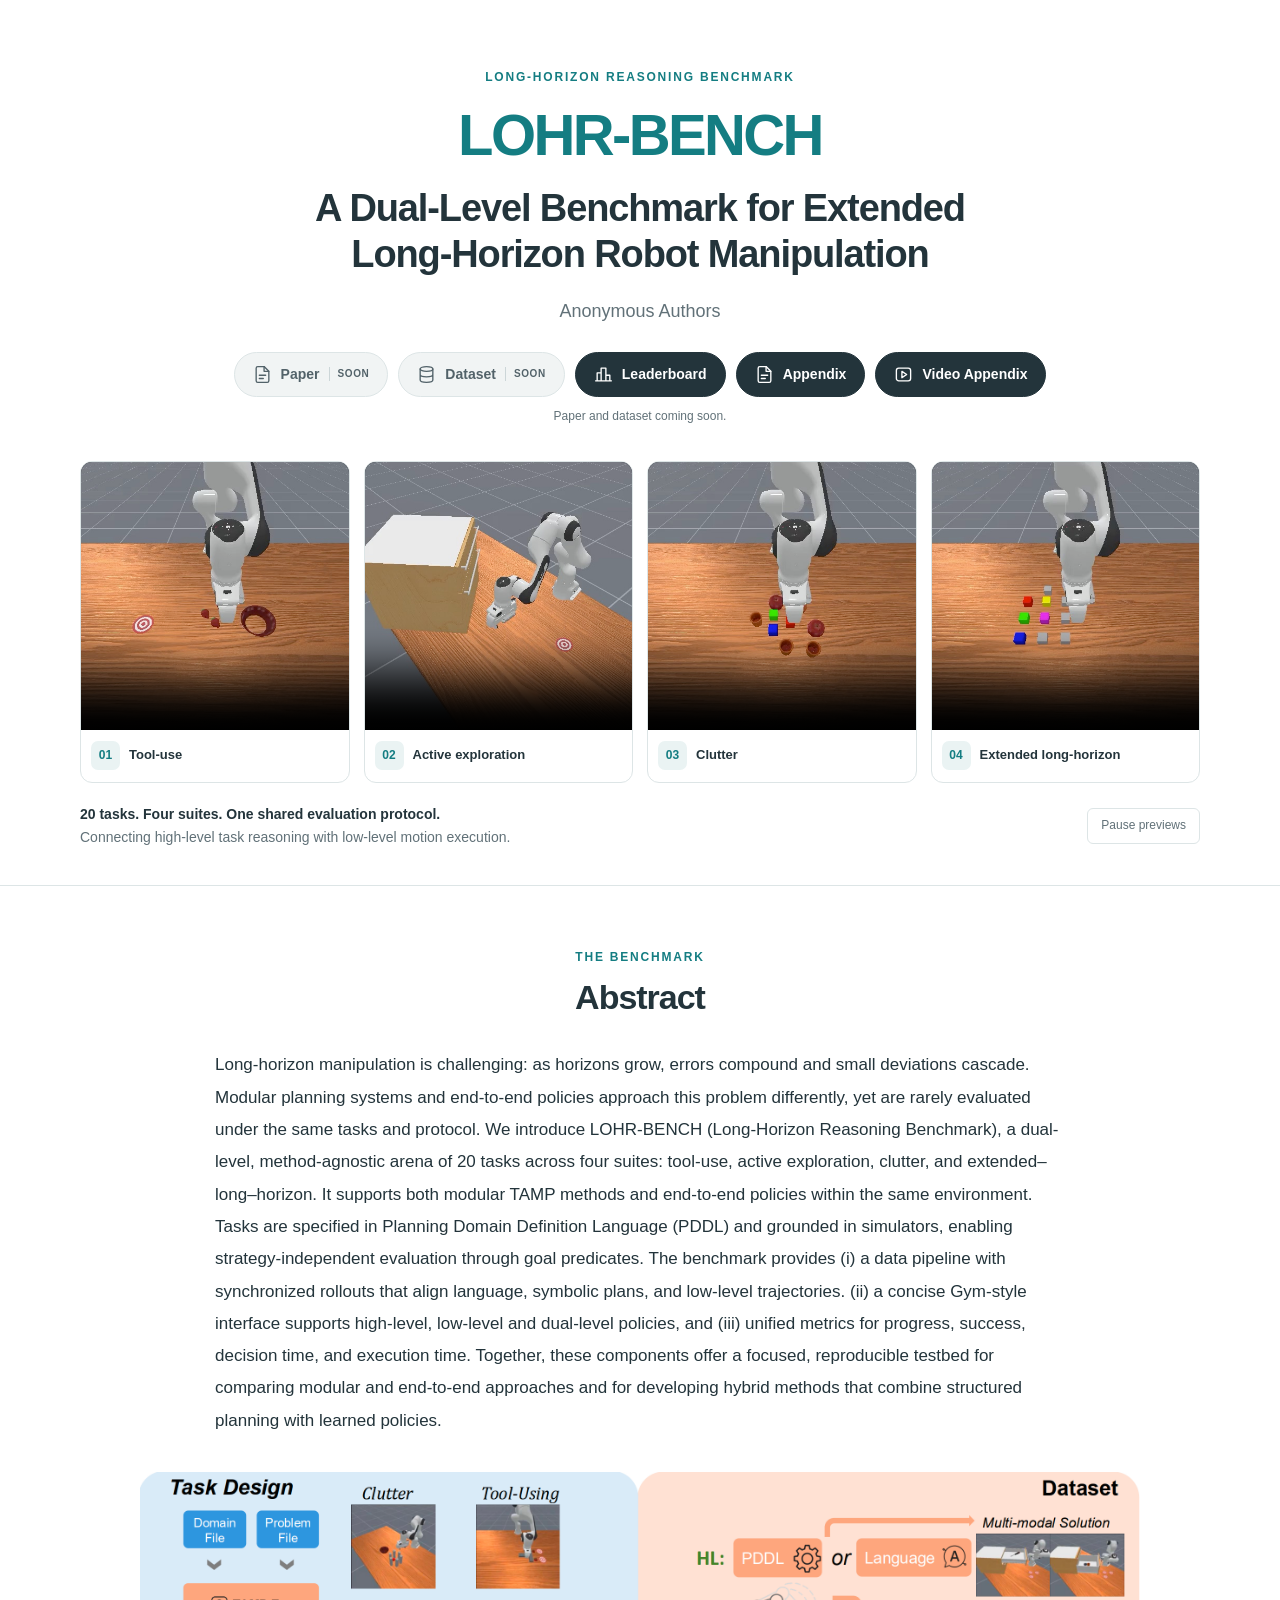
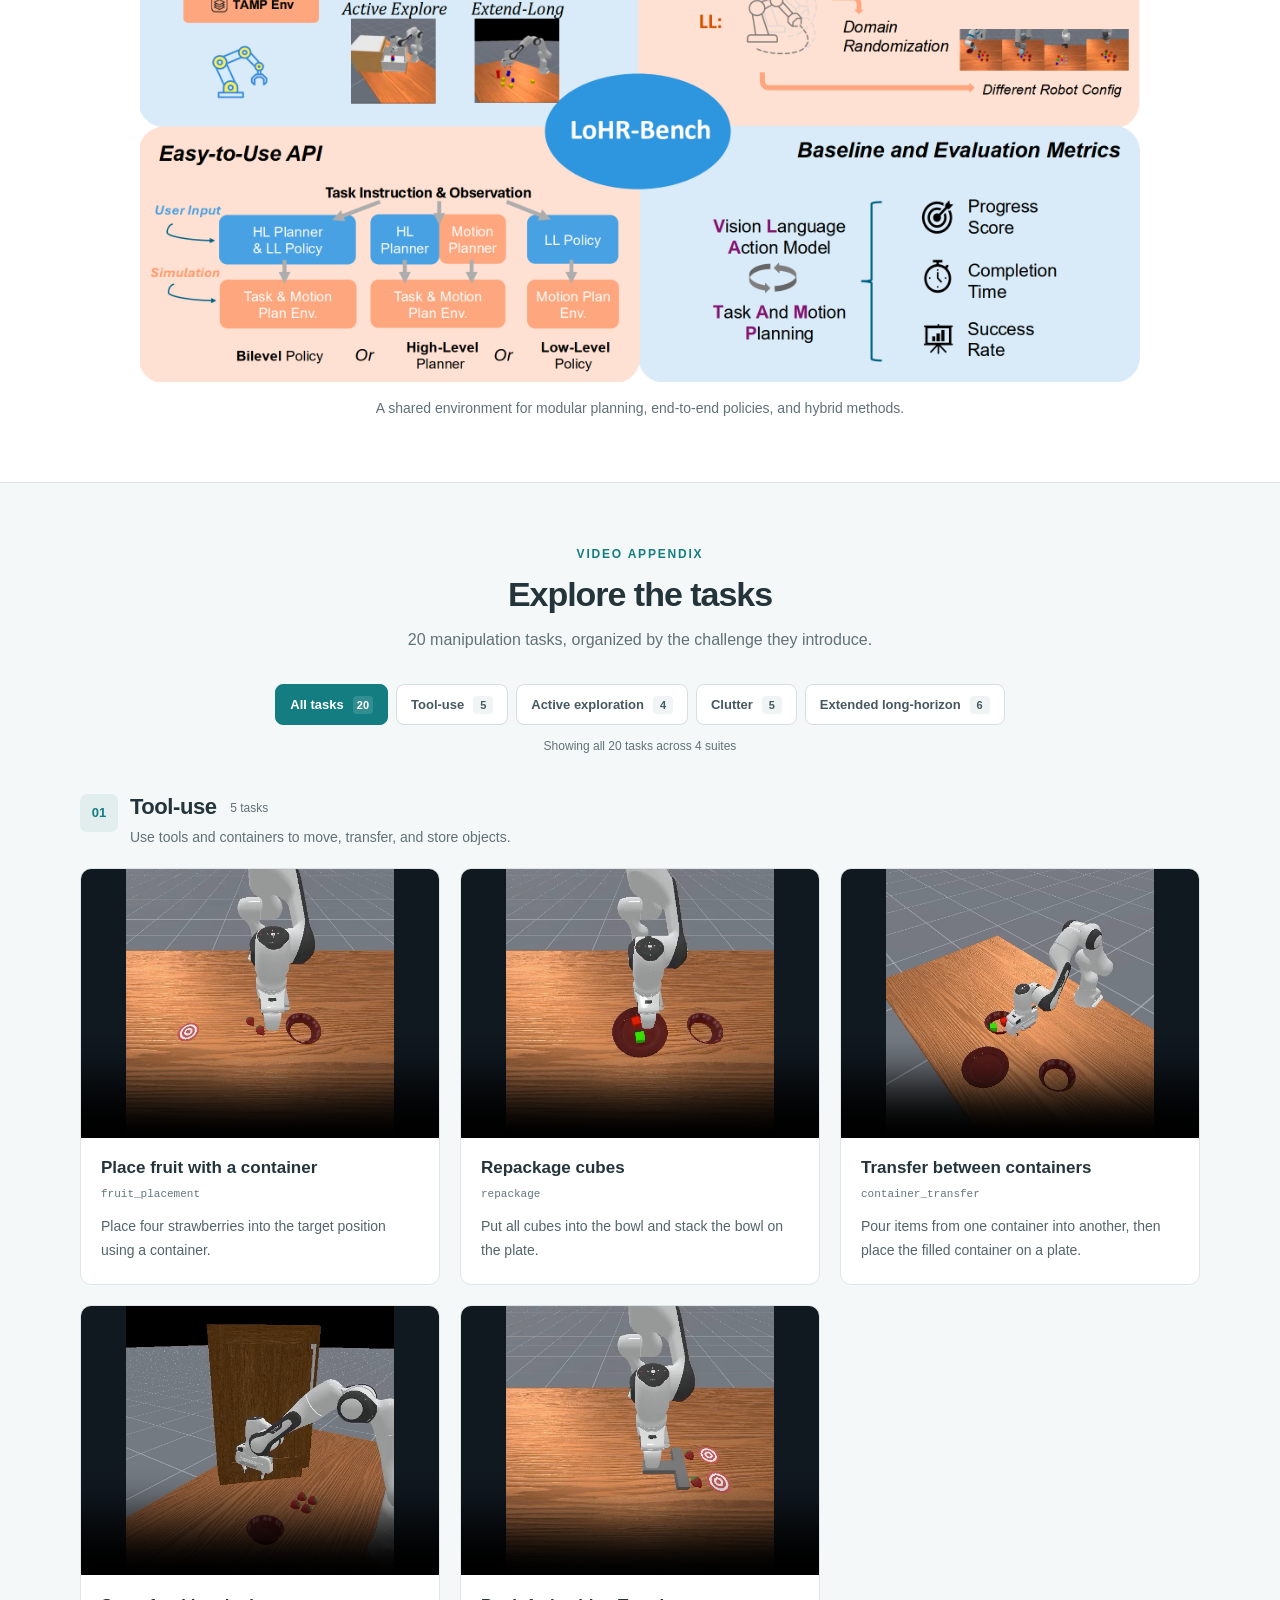
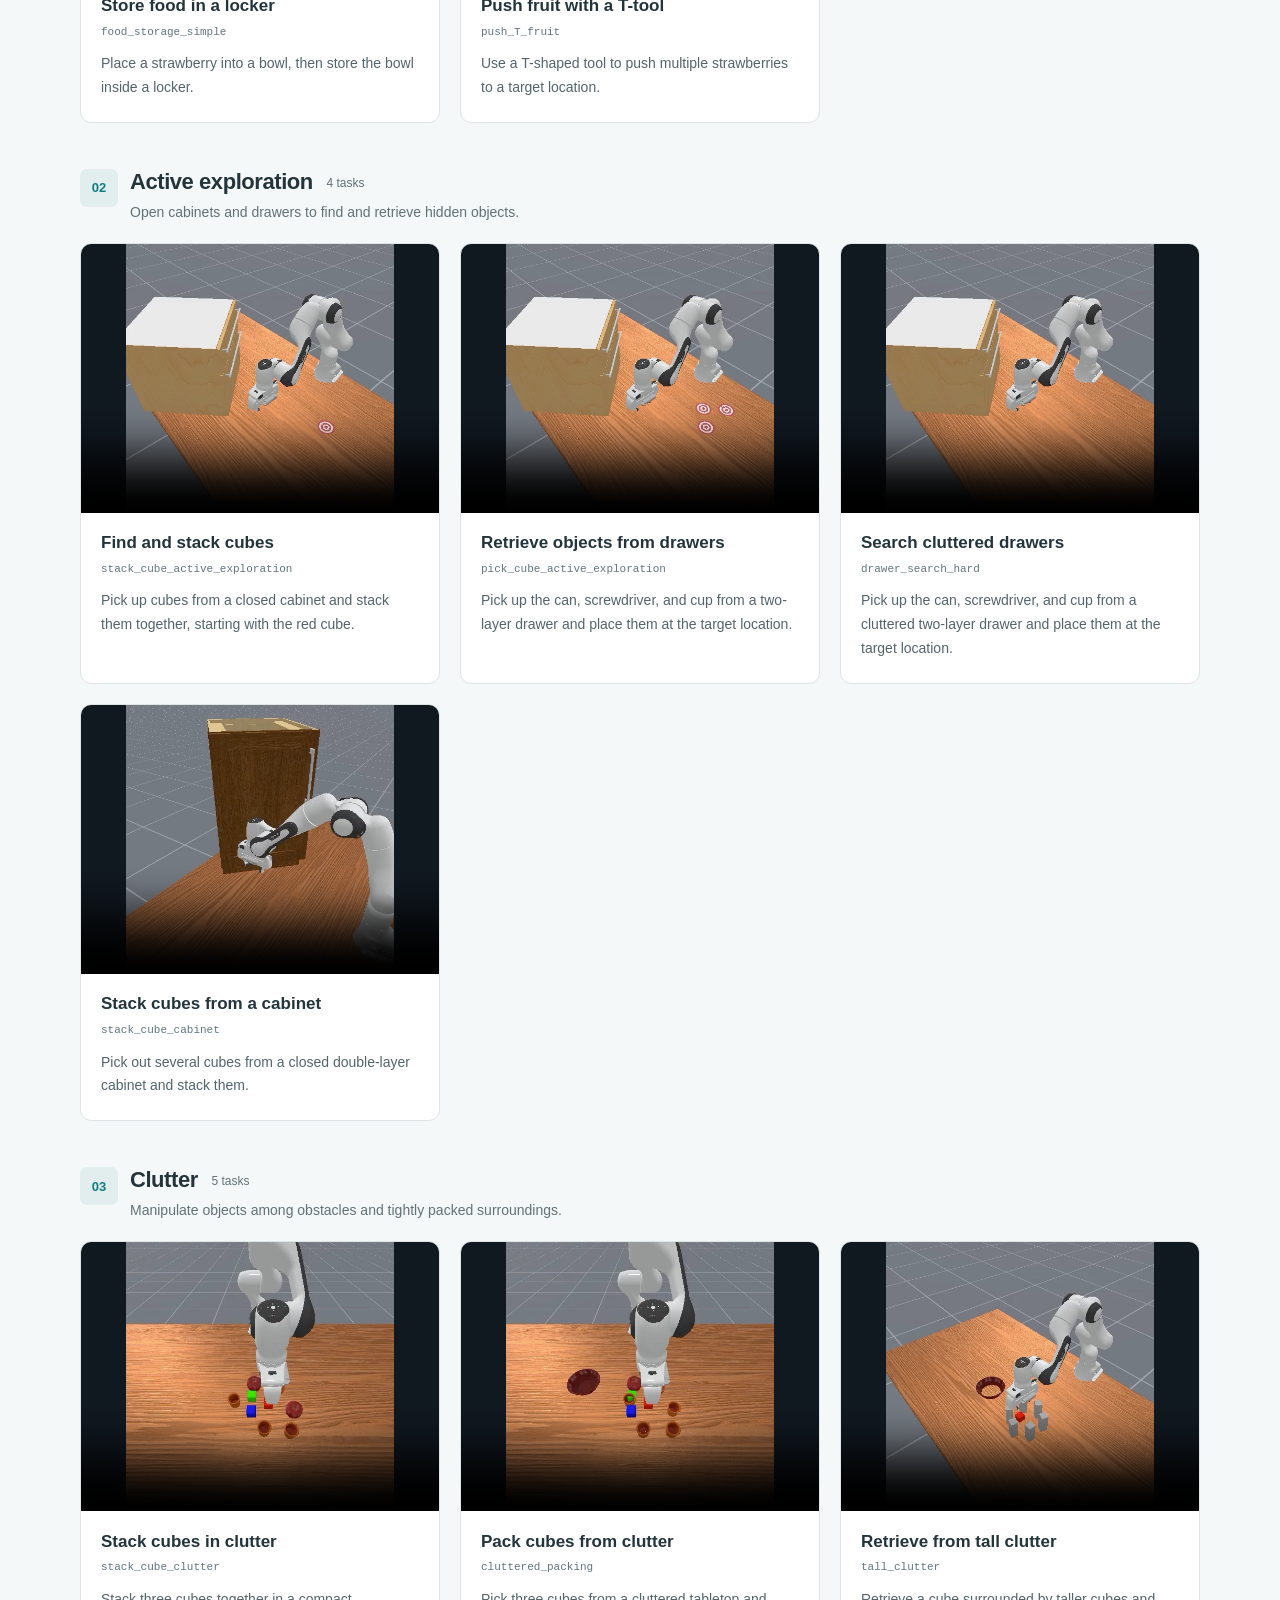
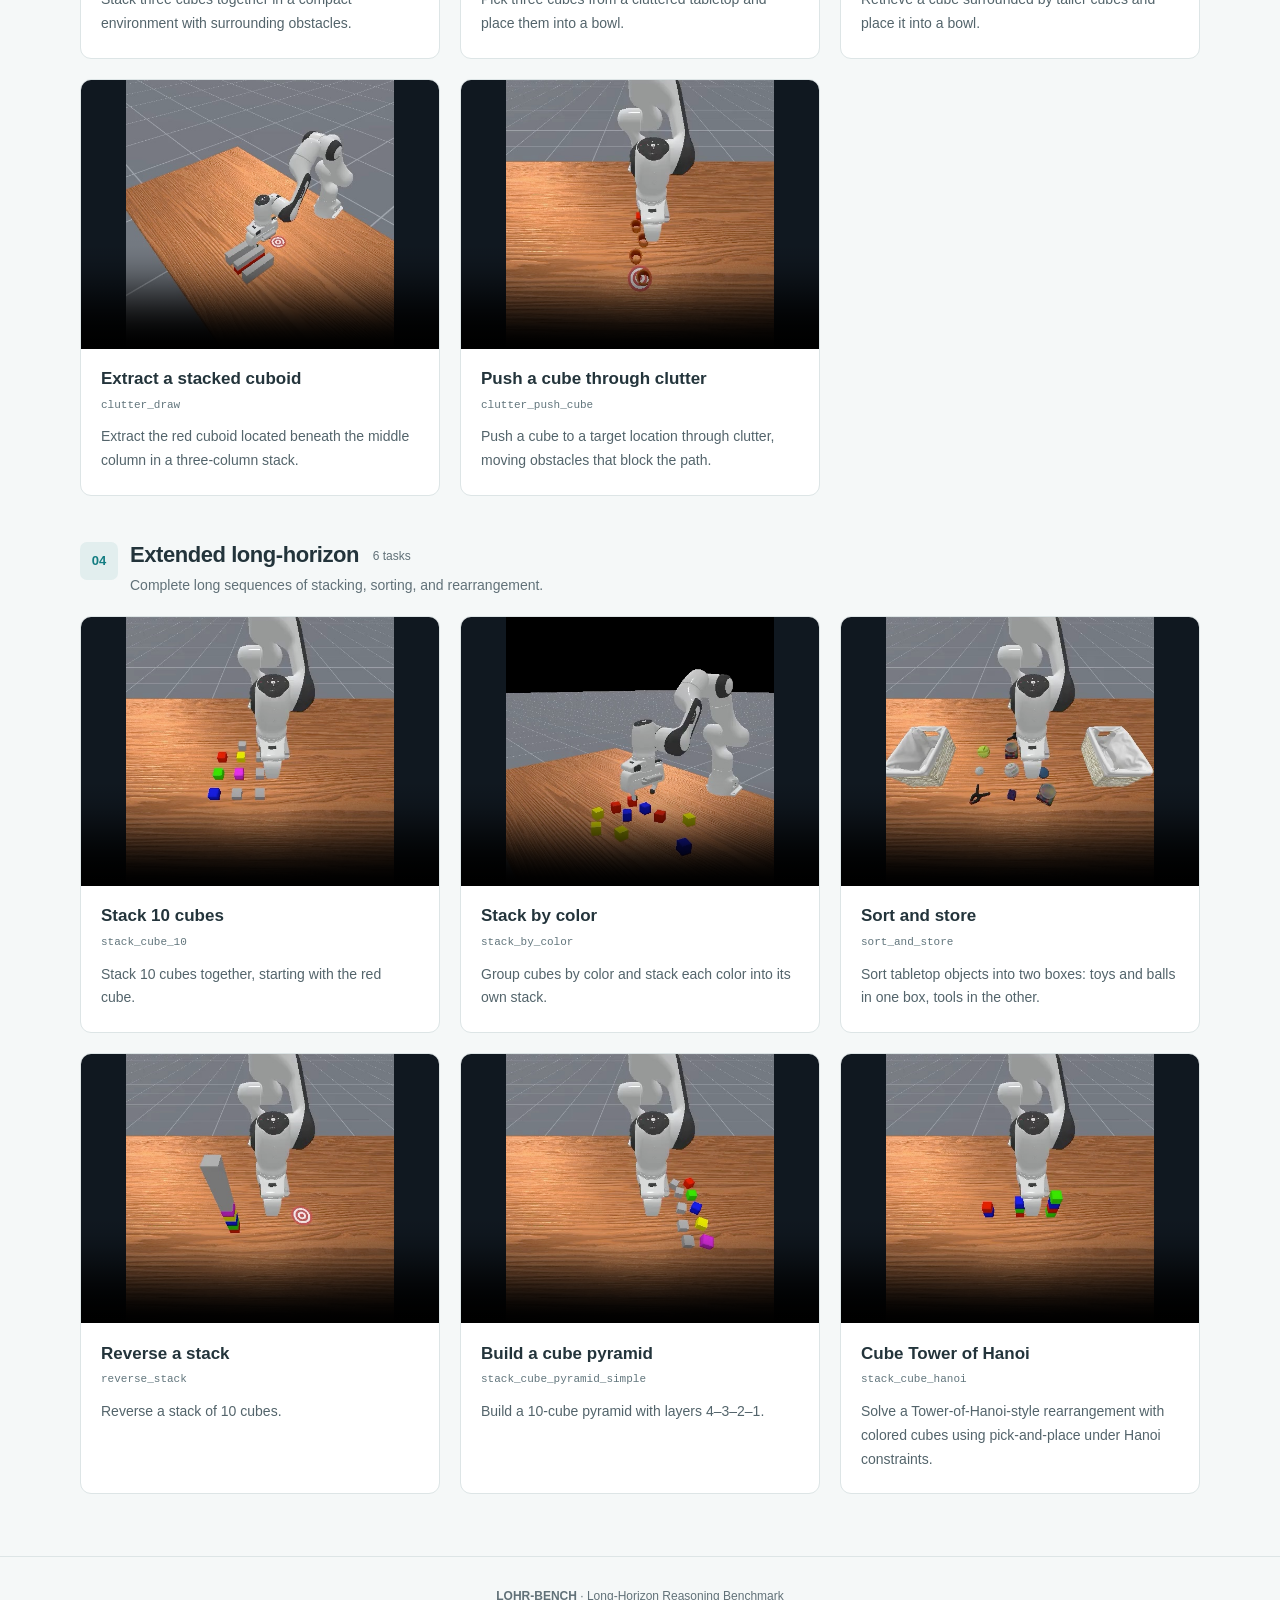
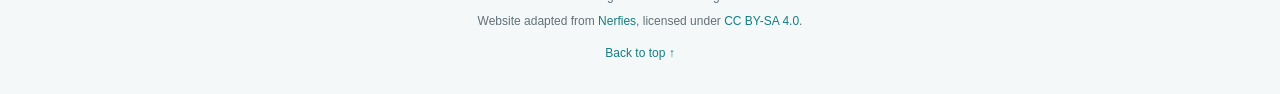
==== index.html @ 237b1c17 "Add files via upload" ====
<!DOCTYPE html>
<html lang="en">
<head>
  <meta charset="utf-8">
  <meta name="description" content="LOHR-BENCH: a dual-level, method-agnostic benchmark of 20 long-horizon robot manipulation tasks across four suites.">
  <meta name="keywords" content="LOHR-BENCH, robot manipulation, long-horizon reasoning, TAMP, robot learning, benchmark">
  <meta name="viewport" content="width=device-width, initial-scale=1">
  <meta name="theme-color" content="#147d82">
  <title>LOHR-BENCH: A Dual-Level Benchmark for Extended Long-Horizon Robot Manipulation</title>
  <link rel="stylesheet" href="./static/css/index.css">
  <script defer src="./static/js/index.js"></script>
</head>
<body>
<a class="skip-link" href="#main">Skip to content</a>
<header class="publication-header" id="top">
  <div class="container">
    <p class="eyebrow">Long-Horizon Reasoning Benchmark</p>
    <h1><span class="benchmark-name">LOHR-BENCH</span><span class="publication-title">A Dual-Level Benchmark for Extended<br class="desktop-break"> Long-Horizon Robot Manipulation</span></h1>
    <p class="publication-authors">Anonymous Authors</p>
    <nav class="publication-links" aria-label="Publication resources">
      <!-- Replace these disabled buttons with links when the paper and dataset URLs are available. -->
      <button class="resource-button" type="button" disabled aria-describedby="resource-status"><svg width="19" height="19" viewBox="0 0 24 24" fill="none" stroke="currentColor" stroke-width="1.7" stroke-linecap="round" stroke-linejoin="round" aria-hidden="true"><path d="M14 2H6a2 2 0 0 0-2 2v16a2 2 0 0 0 2 2h12a2 2 0 0 0 2-2V8Z"/><path d="M14 2v6h6M8 13h8M8 17h5"/></svg><span>Paper</span><span class="coming-soon">Soon</span></button>
      <button class="resource-button" type="button" disabled aria-describedby="resource-status"><svg width="19" height="19" viewBox="0 0 24 24" fill="none" stroke="currentColor" stroke-width="1.7" stroke-linecap="round" stroke-linejoin="round" aria-hidden="true"><ellipse cx="12" cy="5" rx="8" ry="3"/><path d="M4 5v14c0 4 16 4 16 0V5M4 12c0 4 16 4 16 0"/></svg><span>Dataset</span><span class="coming-soon">Soon</span></button>
      <a class="resource-button" href="./leaderboard.html"><svg width="19" height="19" viewBox="0 0 24 24" fill="none" stroke="currentColor" stroke-width="1.7" stroke-linecap="round" stroke-linejoin="round" aria-hidden="true"><path d="M4 20V10h5v10M9 20V4h6v16M15 20v-7h5v7M2 20h20"/></svg><span>Leaderboard</span></a>
      <a class="resource-button" href="./static/pdf/LoHR_Supplementary.pdf" target="_blank" rel="noopener" aria-label="Appendix PDF (opens in a new tab)"><svg width="19" height="19" viewBox="0 0 24 24" fill="none" stroke="currentColor" stroke-width="1.7" stroke-linecap="round" stroke-linejoin="round" aria-hidden="true"><path d="M14 2H6a2 2 0 0 0-2 2v16a2 2 0 0 0 2 2h12a2 2 0 0 0 2-2V8Z"/><path d="M14 2v6h6M8 13h8M8 17h5"/></svg><span>Appendix</span></a>
      <a class="resource-button" href="#video-appendix"><svg width="19" height="19" viewBox="0 0 24 24" fill="none" stroke="currentColor" stroke-width="1.7" stroke-linecap="round" stroke-linejoin="round" aria-hidden="true"><rect x="3" y="4" width="18" height="16" rx="3"/><path d="m10 8 6 4-6 4Z"/></svg><span>Video Appendix</span></a>
    </nav>
    <p class="resource-status" id="resource-status">Paper and dataset coming soon.</p>
  </div>
</header>
<main id="main">
  <section class="overview container" aria-label="Four benchmark suites">
    <div class="overview-grid"><figure class="suite-preview">
        <video class="overview-video" controls muted loop playsinline preload="metadata" aria-label="Place fruit with a container demonstration" poster="./static/images/task-previews/fruit_placement.jpg">
          <source src="./static/videos/fruit_placement.mp4" type="video/mp4">
        </video>
        <figcaption><span class="suite-number">01</span>Tool-use</figcaption>
      </figure><figure class="suite-preview">
        <video class="overview-video" controls muted loop playsinline preload="metadata" aria-label="Find and stack cubes demonstration" poster="./static/images/task-previews/stack_active.jpg">
          <source src="./static/videos/stack_active.mp4" type="video/mp4">
        </video>
        <figcaption><span class="suite-number">02</span>Active exploration</figcaption>
      </figure><figure class="suite-preview">
        <video class="overview-video" controls muted loop playsinline preload="metadata" aria-label="Stack cubes in clutter demonstration" poster="./static/images/task-previews/stack_clutter.jpg">
          <source src="./static/videos/stack_clutter.mp4" type="video/mp4">
        </video>
        <figcaption><span class="suite-number">03</span>Clutter</figcaption>
      </figure><figure class="suite-preview">
        <video class="overview-video" controls muted loop playsinline preload="metadata" aria-label="Stack 10 cubes demonstration" poster="./static/images/task-previews/stack_10_cube.jpg">
          <source src="./static/videos/stack_10_cube.mp4" type="video/mp4">
        </video>
        <figcaption><span class="suite-number">04</span>Extended long-horizon</figcaption>
      </figure></div>
    <div class="overview-caption"><p><strong>20 tasks. Four suites. One shared evaluation protocol.</strong><br>Connecting high-level task reasoning with low-level motion execution.</p><button class="preview-toggle" type="button" hidden>Pause previews</button></div>
  </section>

  <section class="section abstract-section" id="abstract" aria-labelledby="abstract-heading">
    <div class="container">
      <div class="section-heading"><p class="eyebrow">The benchmark</p><h2 id="abstract-heading">Abstract</h2></div>
      <p class="abstract-text">Long-horizon manipulation is challenging: as horizons grow, errors compound and small deviations cascade. Modular planning systems and end-to-end policies approach this problem differently, yet are rarely evaluated under the same tasks and protocol. We introduce LOHR-BENCH (Long-Horizon Reasoning Benchmark), a dual-level, method-agnostic arena of 20 tasks across four suites: tool-use, active exploration, clutter, and extended–long–horizon. It supports both modular TAMP methods and end-to-end policies within the same environment. Tasks are specified in Planning Domain Definition Language (PDDL) and grounded in simulators, enabling strategy-independent evaluation through goal predicates. The benchmark provides (i) a data pipeline with synchronized rollouts that align language, symbolic plans, and low-level trajectories. (ii) a concise Gym-style interface supports high-level, low-level and dual-level policies, and (iii) unified metrics for progress, success, decision time, and execution time. Together, these components offer a focused, reproducible testbed for comparing modular and end-to-end approaches and for developing hybrid methods that combine structured planning with learned policies.</p>
      <figure class="benchmark-overview"><img src="./static/images/teaser.png" width="2304" height="1176" loading="lazy" alt="LOHR-BENCH overview: PDDL task design across four suites, synchronized language and trajectory datasets, high-level and low-level policy interfaces, and unified evaluation metrics."><figcaption>A shared environment for modular planning, end-to-end policies, and hybrid methods.</figcaption></figure>
    </div>
  </section>

  <section class="section task-section" id="video-appendix" aria-labelledby="tasks-heading">
    <div class="container">
      <div class="section-heading"><p class="eyebrow">Video appendix</p><h2 id="tasks-heading">Explore the tasks</h2><p>20 manipulation tasks, organized by the challenge they introduce.</p></div>
      <div class="task-toolbar" hidden>
        <div class="suite-filters" role="group" aria-label="Filter tasks by suite"><button class="suite-filter is-active" type="button" data-filter="all" aria-pressed="true" aria-controls="task-suites">All tasks <span>20</span></button>
<button class="suite-filter" type="button" data-filter="tool-use" aria-pressed="false" aria-controls="task-suites">Tool-use <span>5</span></button>
<button class="suite-filter" type="button" data-filter="active-exploration" aria-pressed="false" aria-controls="task-suites">Active exploration <span>4</span></button>
<button class="suite-filter" type="button" data-filter="clutter" aria-pressed="false" aria-controls="task-suites">Clutter <span>5</span></button>
<button class="suite-filter" type="button" data-filter="extended-long-horizon" aria-pressed="false" aria-controls="task-suites">Extended long-horizon <span>6</span></button>
</div>
        <p class="filter-status" role="status" aria-live="polite">Showing all 20 tasks across 4 suites</p>
      </div>
      <div id="task-suites"><section class="task-suite" data-suite="tool-use" aria-labelledby="suite-tool-use">
        <div class="suite-heading">
          <div class="suite-number">01</div>
          <div><h3 id="suite-tool-use">Tool-use <span class="task-count">5 tasks</span></h3><p>Use tools and containers to move, transfer, and store objects.</p></div>
        </div>
        <div class="task-grid"><article class="task-card" id="task-fruit_placement">
            <video controls muted loop playsinline preload="none" aria-label="Place fruit with a container demonstration" poster="./static/images/task-previews/fruit_placement.jpg">
              <source src="./static/videos/fruit_placement.mp4" type="video/mp4">
              Your browser does not support embedded video. <a href="./static/videos/fruit_placement.mp4">Download this demonstration</a>.
            </video>
            <div class="task-card-body">
              <h4>Place fruit with a container</h4>
              <code class="task-id">fruit_placement</code>
              <p>Place four strawberries into the target position using a container.</p>
            </div>
          </article><article class="task-card" id="task-repackage">
            <video controls muted loop playsinline preload="none" aria-label="Repackage cubes demonstration" poster="./static/images/task-previews/repackage.jpg">
              <source src="./static/videos/repackage.mp4" type="video/mp4">
              Your browser does not support embedded video. <a href="./static/videos/repackage.mp4">Download this demonstration</a>.
            </video>
            <div class="task-card-body">
              <h4>Repackage cubes</h4>
              <code class="task-id">repackage</code>
              <p>Put all cubes into the bowl and stack the bowl on the plate.</p>
            </div>
          </article><article class="task-card" id="task-container_transfer">
            <video controls muted loop playsinline preload="none" aria-label="Transfer between containers demonstration" poster="./static/images/task-previews/container_transfer.jpg">
              <source src="./static/videos/container_transfer.mp4" type="video/mp4">
              Your browser does not support embedded video. <a href="./static/videos/container_transfer.mp4">Download this demonstration</a>.
            </video>
            <div class="task-card-body">
              <h4>Transfer between containers</h4>
              <code class="task-id">container_transfer</code>
              <p>Pour items from one container into another, then place the filled container on a plate.</p>
            </div>
          </article><article class="task-card" id="task-food_storage_simple">
            <video controls muted loop playsinline preload="none" aria-label="Store food in a locker demonstration" poster="./static/images/task-previews/food_storage_simple.jpg">
              <source src="./static/videos/food_storage_simple.mp4" type="video/mp4">
              Your browser does not support embedded video. <a href="./static/videos/food_storage_simple.mp4">Download this demonstration</a>.
            </video>
            <div class="task-card-body">
              <h4>Store food in a locker</h4>
              <code class="task-id">food_storage_simple</code>
              <p>Place a strawberry into a bowl, then store the bowl inside a locker.</p>
            </div>
          </article><article class="task-card" id="task-push_T_fruit">
            <video controls muted loop playsinline preload="none" aria-label="Push fruit with a T-tool demonstration" poster="./static/images/task-previews/push_T_fruit.jpg">
              <source src="./static/videos/push_T_fruit.mp4" type="video/mp4">
              Your browser does not support embedded video. <a href="./static/videos/push_T_fruit.mp4">Download this demonstration</a>.
            </video>
            <div class="task-card-body">
              <h4>Push fruit with a T-tool</h4>
              <code class="task-id">push_T_fruit</code>
              <p>Use a T-shaped tool to push multiple strawberries to a target location.</p>
            </div>
          </article></div>
      </section><section class="task-suite" data-suite="active-exploration" aria-labelledby="suite-active-exploration">
        <div class="suite-heading">
          <div class="suite-number">02</div>
          <div><h3 id="suite-active-exploration">Active exploration <span class="task-count">4 tasks</span></h3><p>Open cabinets and drawers to find and retrieve hidden objects.</p></div>
        </div>
        <div class="task-grid"><article class="task-card" id="task-stack_cube_active_exploration">
            <video controls muted loop playsinline preload="none" aria-label="Find and stack cubes demonstration" poster="./static/images/task-previews/stack_active.jpg">
              <source src="./static/videos/stack_active.mp4" type="video/mp4">
              Your browser does not support embedded video. <a href="./static/videos/stack_active.mp4">Download this demonstration</a>.
            </video>
            <div class="task-card-body">
              <h4>Find and stack cubes</h4>
              <code class="task-id">stack_cube_active_exploration</code>
              <p>Pick up cubes from a closed cabinet and stack them together, starting with the red cube.</p>
            </div>
          </article><article class="task-card" id="task-pick_cube_active_exploration">
            <video controls muted loop playsinline preload="none" aria-label="Retrieve objects from drawers demonstration" poster="./static/images/task-previews/pick_activate_exploration.jpg">
              <source src="./static/videos/pick_activate_exploration.mp4" type="video/mp4">
              Your browser does not support embedded video. <a href="./static/videos/pick_activate_exploration.mp4">Download this demonstration</a>.
            </video>
            <div class="task-card-body">
              <h4>Retrieve objects from drawers</h4>
              <code class="task-id">pick_cube_active_exploration</code>
              <p>Pick up the can, screwdriver, and cup from a two-layer drawer and place them at the target location.</p>
            </div>
          </article><article class="task-card" id="task-drawer_search_hard">
            <video controls muted loop playsinline preload="none" aria-label="Search cluttered drawers demonstration" poster="./static/images/task-previews/drawer_search_hard.jpg">
              <source src="./static/videos/drawer_search_hard.mp4" type="video/mp4">
              Your browser does not support embedded video. <a href="./static/videos/drawer_search_hard.mp4">Download this demonstration</a>.
            </video>
            <div class="task-card-body">
              <h4>Search cluttered drawers</h4>
              <code class="task-id">drawer_search_hard</code>
              <p>Pick up the can, screwdriver, and cup from a cluttered two-layer drawer and place them at the target location.</p>
            </div>
          </article><article class="task-card" id="task-stack_cube_cabinet">
            <video controls muted loop playsinline preload="none" aria-label="Stack cubes from a cabinet demonstration" poster="./static/images/task-previews/stack_cube_cabinet.jpg">
              <source src="./static/videos/stack_cube_cabinet.mp4" type="video/mp4">
              Your browser does not support embedded video. <a href="./static/videos/stack_cube_cabinet.mp4">Download this demonstration</a>.
            </video>
            <div class="task-card-body">
              <h4>Stack cubes from a cabinet</h4>
              <code class="task-id">stack_cube_cabinet</code>
              <p>Pick out several cubes from a closed double-layer cabinet and stack them.</p>
            </div>
          </article></div>
      </section><section class="task-suite" data-suite="clutter" aria-labelledby="suite-clutter">
        <div class="suite-heading">
          <div class="suite-number">03</div>
          <div><h3 id="suite-clutter">Clutter <span class="task-count">5 tasks</span></h3><p>Manipulate objects among obstacles and tightly packed surroundings.</p></div>
        </div>
        <div class="task-grid"><article class="task-card" id="task-stack_cube_clutter">
            <video controls muted loop playsinline preload="none" aria-label="Stack cubes in clutter demonstration" poster="./static/images/task-previews/stack_clutter.jpg">
              <source src="./static/videos/stack_clutter.mp4" type="video/mp4">
              Your browser does not support embedded video. <a href="./static/videos/stack_clutter.mp4">Download this demonstration</a>.
            </video>
            <div class="task-card-body">
              <h4>Stack cubes in clutter</h4>
              <code class="task-id">stack_cube_clutter</code>
              <p>Stack three cubes together in a compact environment with surrounding obstacles.</p>
            </div>
          </article><article class="task-card" id="task-cluttered_packing">
            <video controls muted loop playsinline preload="none" aria-label="Pack cubes from clutter demonstration" poster="./static/images/task-previews/clutter_packing.jpg">
              <source src="./static/videos/clutter_packing.mp4" type="video/mp4">
              Your browser does not support embedded video. <a href="./static/videos/clutter_packing.mp4">Download this demonstration</a>.
            </video>
            <div class="task-card-body">
              <h4>Pack cubes from clutter</h4>
              <code class="task-id">cluttered_packing</code>
              <p>Pick three cubes from a cluttered tabletop and place them into a bowl.</p>
            </div>
          </article><article class="task-card" id="task-tall_clutter">
            <video controls muted loop playsinline preload="none" aria-label="Retrieve from tall clutter demonstration" poster="./static/images/task-previews/tall_clutter.jpg">
              <source src="./static/videos/tall_clutter.mp4" type="video/mp4">
              Your browser does not support embedded video. <a href="./static/videos/tall_clutter.mp4">Download this demonstration</a>.
            </video>
            <div class="task-card-body">
              <h4>Retrieve from tall clutter</h4>
              <code class="task-id">tall_clutter</code>
              <p>Retrieve a cube surrounded by taller cubes and place it into a bowl.</p>
            </div>
          </article><article class="task-card" id="task-clutter_draw">
            <video controls muted loop playsinline preload="none" aria-label="Extract a stacked cuboid demonstration" poster="./static/images/task-previews/clutter_draw.jpg">
              <source src="./static/videos/clutter_draw.mp4" type="video/mp4">
              Your browser does not support embedded video. <a href="./static/videos/clutter_draw.mp4">Download this demonstration</a>.
            </video>
            <div class="task-card-body">
              <h4>Extract a stacked cuboid</h4>
              <code class="task-id">clutter_draw</code>
              <p>Extract the red cuboid located beneath the middle column in a three-column stack.</p>
            </div>
          </article><article class="task-card" id="task-clutter_push_cube">
            <video controls muted loop playsinline preload="none" aria-label="Push a cube through clutter demonstration" poster="./static/images/task-previews/push_cube_clutter.jpg">
              <source src="./static/videos/push_cube_clutter.mp4" type="video/mp4">
              Your browser does not support embedded video. <a href="./static/videos/push_cube_clutter.mp4">Download this demonstration</a>.
            </video>
            <div class="task-card-body">
              <h4>Push a cube through clutter</h4>
              <code class="task-id">clutter_push_cube</code>
              <p>Push a cube to a target location through clutter, moving obstacles that block the path.</p>
            </div>
          </article></div>
      </section><section class="task-suite" data-suite="extended-long-horizon" aria-labelledby="suite-extended-long-horizon">
        <div class="suite-heading">
          <div class="suite-number">04</div>
          <div><h3 id="suite-extended-long-horizon">Extended long-horizon <span class="task-count">6 tasks</span></h3><p>Complete long sequences of stacking, sorting, and rearrangement.</p></div>
        </div>
        <div class="task-grid"><article class="task-card" id="task-stack_cube_10">
            <video controls muted loop playsinline preload="none" aria-label="Stack 10 cubes demonstration" poster="./static/images/task-previews/stack_10_cube.jpg">
              <source src="./static/videos/stack_10_cube.mp4" type="video/mp4">
              Your browser does not support embedded video. <a href="./static/videos/stack_10_cube.mp4">Download this demonstration</a>.
            </video>
            <div class="task-card-body">
              <h4>Stack 10 cubes</h4>
              <code class="task-id">stack_cube_10</code>
              <p>Stack 10 cubes together, starting with the red cube.</p>
            </div>
          </article><article class="task-card" id="task-stack_by_color">
            <video controls muted loop playsinline preload="none" aria-label="Stack by color demonstration" poster="./static/images/task-previews/stack_by_color.jpg">
              <source src="./static/videos/stack_by_color.mp4" type="video/mp4">
              Your browser does not support embedded video. <a href="./static/videos/stack_by_color.mp4">Download this demonstration</a>.
            </video>
            <div class="task-card-body">
              <h4>Stack by color</h4>
              <code class="task-id">stack_by_color</code>
              <p>Group cubes by color and stack each color into its own stack.</p>
            </div>
          </article><article class="task-card" id="task-sort_and_store">
            <video controls muted loop playsinline preload="none" aria-label="Sort and store demonstration" poster="./static/images/task-previews/sort_and_store.jpg">
              <source src="./static/videos/sort_and_store.mp4" type="video/mp4">
              Your browser does not support embedded video. <a href="./static/videos/sort_and_store.mp4">Download this demonstration</a>.
            </video>
            <div class="task-card-body">
              <h4>Sort and store</h4>
              <code class="task-id">sort_and_store</code>
              <p>Sort tabletop objects into two boxes: toys and balls in one box, tools in the other.</p>
            </div>
          </article><article class="task-card" id="task-reverse_stack">
            <video controls muted loop playsinline preload="none" aria-label="Reverse a stack demonstration" poster="./static/images/task-previews/reverse_stack.jpg">
              <source src="./static/videos/reverse_stack.mp4" type="video/mp4">
              Your browser does not support embedded video. <a href="./static/videos/reverse_stack.mp4">Download this demonstration</a>.
            </video>
            <div class="task-card-body">
              <h4>Reverse a stack</h4>
              <code class="task-id">reverse_stack</code>
              <p>Reverse a stack of 10 cubes.</p>
            </div>
          </article><article class="task-card" id="task-stack_cube_pyramid_simple">
            <video controls muted loop playsinline preload="none" aria-label="Build a cube pyramid demonstration" poster="./static/images/task-previews/stack_cube_pyrimid_simple.jpg">
              <source src="./static/videos/stack_cube_pyrimid_simple.mp4" type="video/mp4">
              Your browser does not support embedded video. <a href="./static/videos/stack_cube_pyrimid_simple.mp4">Download this demonstration</a>.
            </video>
            <div class="task-card-body">
              <h4>Build a cube pyramid</h4>
              <code class="task-id">stack_cube_pyramid_simple</code>
              <p>Build a 10-cube pyramid with layers 4–3–2–1.</p>
            </div>
          </article><article class="task-card" id="task-stack_cube_hanoi">
            <video controls muted loop playsinline preload="none" aria-label="Cube Tower of Hanoi demonstration" poster="./static/images/task-previews/stack_cube_hanoi.jpg">
              <source src="./static/videos/stack_cube_hanoi.mp4" type="video/mp4">
              Your browser does not support embedded video. <a href="./static/videos/stack_cube_hanoi.mp4">Download this demonstration</a>.
            </video>
            <div class="task-card-body">
              <h4>Cube Tower of Hanoi</h4>
              <code class="task-id">stack_cube_hanoi</code>
              <p>Solve a Tower-of-Hanoi-style rearrangement with colored cubes using pick-and-place under Hanoi constraints.</p>
            </div>
          </article></div>
      </section></div>
    </div>
  </section>

</main>
<footer class="footer">
  <div class="container footer-content"><p><strong>LOHR-BENCH</strong> · Long-Horizon Reasoning Benchmark</p><p>Website adapted from <a href="https://nerfies.github.io/">Nerfies</a>, licensed under <a rel="license" href="https://creativecommons.org/licenses/by-sa/4.0/">CC BY-SA 4.0</a>.</p><a href="#top">Back to top ↑</a></div>
</footer>
</body>
</html>
---- static/css/index.css ----
:root {
  color-scheme: light;
  --ink: #23343b;
  --muted: #617178;
  --accent: #147d82;
  --line: #dde5e6;
  --soft: #f5f8f8;
}

* { box-sizing: border-box; }
html { scroll-behavior: smooth; scroll-padding-top: 24px; }
body { margin: 0; color: var(--ink); background: #fff; font-family: -apple-system, BlinkMacSystemFont, "Segoe UI", sans-serif; font-size: 16px; line-height: 1.65; }
button, input { font: inherit; }
a { color: var(--accent); text-decoration: none; }
a:hover { text-decoration: underline; }
button { cursor: pointer; }
button:disabled { cursor: default; }
button, a { -webkit-tap-highlight-color: transparent; }
:focus-visible { outline: 3px solid var(--accent); outline-offset: 5px; }
[hidden] { display: none !important; }
h1, h2, h3, h4, p, figure { margin: 0; }
img, video { display: block; max-width: 100%; }
.container { width: min(1120px, calc(100% - 48px)); margin-inline: auto; }
.skip-link { position: fixed; top: -80px; left: 20px; z-index: 10; padding: 12px 20px; background: #fff; border: 1px solid var(--accent); }
.skip-link:focus { top: 12px; }
.publication-header { padding: 68px 0 34px; text-align: center; }
.eyebrow { color: var(--accent); font-size: 12px; font-weight: 700; letter-spacing: .15em; text-transform: uppercase; }
h1 { margin: 12px 0 20px; line-height: 1.22; letter-spacing: -.035em; }
.benchmark-name { display: block; color: var(--accent); font-size: clamp(36px, 5.2vw, 58px); font-weight: 800; letter-spacing: -.045em; }
.publication-title { display: block; margin-top: 14px; font-size: clamp(25px, 3.3vw, 38px); font-weight: 650; }
.publication-authors { color: var(--muted); font-size: 18px; }
.publication-links { display: flex; justify-content: center; flex-wrap: wrap; gap: 10px; margin-top: 25px; }
.resource-button { display: inline-flex; align-items: center; justify-content: center; gap: 9px; min-height: 45px; padding: 9px 18px; border: 1px solid var(--ink); border-radius: 24px; background: var(--ink); color: #fff; font-size: 14px; font-weight: 600; line-height: 1.4; transition: background .15s, transform .15s; }
a.resource-button:hover { color: #fff; background: var(--accent); border-color: var(--accent); text-decoration: none; transform: translateY(-2px); }
.resource-button:disabled { color: #526269; background: #f1f4f4; border-color: var(--line); }
.coming-soon { padding-left: 8px; border-left: 1px solid #ccd6d8; font-size: 10px; text-transform: uppercase; letter-spacing: .06em; }
.resource-status { margin-top: 10px; color: var(--muted); font-size: 12px; }
.overview { padding-bottom: 36px; }
.overview-grid { display: grid; grid-template-columns: repeat(4, minmax(0, 1fr)); gap: 14px; }
.suite-preview { overflow: hidden; border: 1px solid var(--line); border-radius: 12px; background: #fff; }
.suite-preview video { width: 100%; aspect-ratio: 1; object-fit: contain; background: #101820; }
.suite-preview figcaption { display: flex; align-items: center; gap: 9px; padding: 12px 10px; font-size: 13px; font-weight: 650; line-height: 1.3; }
.suite-number { display: inline-flex; justify-content: center; align-items: center; flex: 0 0 29px; height: 29px; border-radius: 7px; color: var(--accent); background: #eaf3f3; font-size: 12px; font-weight: 700; }
.overview-caption { display: flex; justify-content: space-between; align-items: center; gap: 20px; padding-top: 20px; }
.overview-caption p { font-size: 14px; color: var(--muted); }
.overview-caption strong { color: var(--ink); font-weight: 600; }
.preview-toggle { flex-shrink: 0; padding: 7px 13px; border: 1px solid var(--line); border-radius: 6px; color: var(--muted); background: #fff; font-size: 12px; }
.preview-toggle:hover { border-color: var(--accent); color: var(--accent); }
.section { padding: 62px 0; border-top: 1px solid var(--line); }
.section-heading { text-align: center; margin-bottom: 30px; }
h2 { font-size: clamp(28px, 3vw, 34px); letter-spacing: -.03em; line-height: 1.3; margin-top: 7px; }
.section-heading > p:last-child:not(.eyebrow) { margin-top: 11px; color: var(--muted); }
.abstract-text { max-width: 850px; margin: 0 auto; font-size: 17px; line-height: 1.9; }
.benchmark-overview { margin: 35px auto 0; max-width: 1000px; }
.benchmark-overview img { width: 100%; height: auto; }
.benchmark-overview figcaption { margin-top: 15px; text-align: center; color: var(--muted); font-size: 14px; }
.task-section { background: var(--soft); }
.task-toolbar { margin-bottom: 35px; }
.suite-filters { display: flex; flex-wrap: wrap; justify-content: center; gap: 8px; }
.suite-filter { display: inline-flex; align-items: center; gap: 9px; padding: 9px 14px; border: 1px solid #d5dfe1; border-radius: 8px; background: #fff; color: #465960; font-size: 13px; font-weight: 600; }
.suite-filter span { display: inline-flex; justify-content: center; min-width: 20px; padding: 0 4px; border-radius: 4px; background: #f0f4f4; font-size: 11px; }
.suite-filter:hover { border-color: var(--accent); }
.suite-filter.is-active { border-color: var(--accent); background: var(--accent); color: #fff; }
.suite-filter.is-active span { background: #fff2; }
.filter-status { margin-top: 12px; text-align: center; color: var(--muted); font-size: 12px; }
.task-suite + .task-suite { margin-top: 44px; }
.suite-heading { display: flex; align-items: flex-start; gap: 12px; margin-bottom: 19px; }
.suite-heading > .suite-number { flex-basis: 38px; height: 38px; margin-top: 2px; background: #e2eeee; font-size: 13px; }
.suite-heading h3 { font-size: 22px; line-height: 1.4; letter-spacing: -.02em; }
.task-count { display: inline-block; margin-left: 8px; vertical-align: middle; font-size: 12px; font-weight: 500; color: var(--muted); letter-spacing: 0; }
.suite-heading p { margin-top: 3px; color: var(--muted); font-size: 14px; }
.task-grid { display: grid; grid-template-columns: repeat(3, minmax(0, 1fr)); gap: 20px; align-items: stretch; }
.task-card { min-width: 0; overflow: hidden; border: 1px solid var(--line); border-radius: 11px; background: #fff; scroll-margin-top: 24px; }
.task-card:target { outline: 3px solid var(--accent); outline-offset: 4px; }
.task-card > video { width: 100%; aspect-ratio: 4 / 3; object-fit: contain; background: #101820; }
.task-card-body { padding: 19px 20px 22px; }
.task-card h4 { font-size: 17px; line-height: 1.4; font-weight: 650; }
.task-id { display: block; margin-top: 6px; font-family: ui-monospace, SFMono-Regular, Consolas, monospace; font-size: 11px; line-height: 1.5; color: #61757c; overflow-wrap: anywhere; }
.task-card p { margin-top: 12px; color: #53646b; font-size: 14px; line-height: 1.7; }
.footer { border-top: 1px solid var(--line); padding: 30px 0; background: var(--soft); }
.footer-content { text-align: center; font-size: 12px; color: var(--muted); }
.footer-content p + p { margin-top: 5px; }
.footer-content > a { display: inline-block; margin-top: 12px; }

@media (max-width: 900px) {
  .task-grid { grid-template-columns: repeat(2, minmax(0, 1fr)); }
  .overview-grid { grid-template-columns: repeat(2, minmax(0, 1fr)); }
  .publication-header { padding-top: 48px; }
}

@media (max-width: 560px) {
  .container { width: calc(100% - 32px); }
  .publication-header { padding-top: 36px; }
  .eyebrow { font-size: 10px; letter-spacing: .12em; }
  .desktop-break { display: none; }
  .publication-title { font-size: 26px; line-height: 1.3; }
  .publication-authors { font-size: 16px; }
  .publication-links { display: grid; grid-template-columns: repeat(2, minmax(0, 1fr)); gap: 9px; max-width: 360px; margin-inline: auto; }
  .publication-links > :last-child:nth-child(odd) { grid-column: 1 / -1; justify-self: center; }
  .resource-button { padding: 10px; font-size: 13px; gap: 7px; }
  .overview-grid { gap: 10px; }
  .suite-preview figcaption { font-size: 11px; padding: 9px; gap: 7px; }
  .suite-preview .suite-number { flex-basis: 22px; height: 22px; font-size: 10px; }
  .overview-caption { align-items: flex-start; flex-direction: column; gap: 12px; }
  .section { padding: 42px 0; }
  .abstract-text { font-size: 16px; line-height: 1.8; }
  .suite-filters { justify-content: flex-start; }
  .suite-filter { padding: 8px 10px; font-size: 12px; }
  .filter-status { text-align: left; }
  .suite-heading h3 { font-size: 20px; }
  .suite-heading p { font-size: 13px; }
  .task-grid { grid-template-columns: 1fr; gap: 16px; }
  .task-card-body { padding: 17px 18px 20px; }
  .benchmark-overview figcaption { font-size: 12px; }
}

@media (prefers-reduced-motion: reduce) {
  html { scroll-behavior: auto; }
  .resource-button { transition: none; }
}
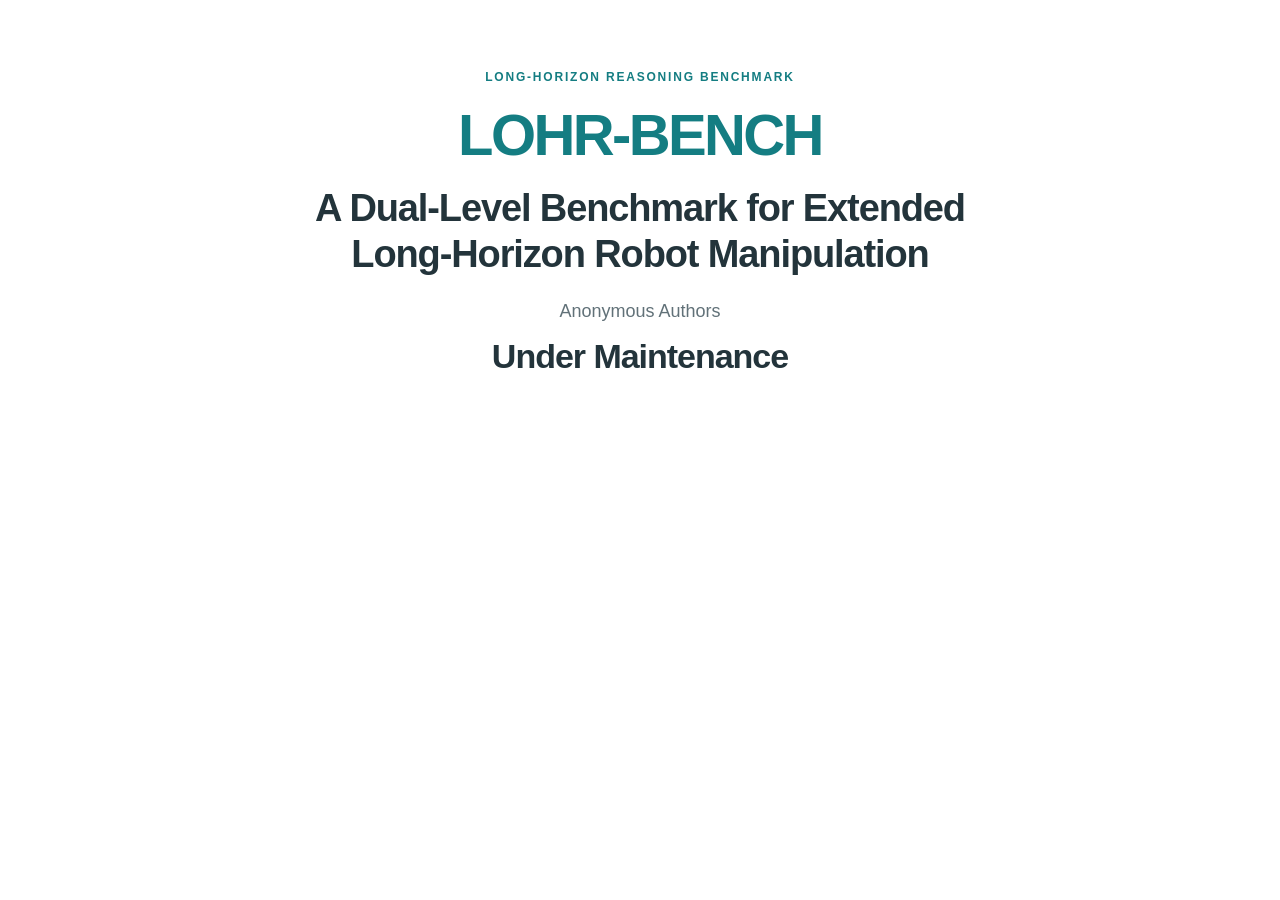
==== commit 80fa3344: "Update index.html" ====
--- a/index.html
+++ b/index.html
@@ -17,18 +17,18 @@
     <p class="eyebrow">Long-Horizon Reasoning Benchmark</p>
     <h1><span class="benchmark-name">LOHR-BENCH</span><span class="publication-title">A Dual-Level Benchmark for Extended<br class="desktop-break"> Long-Horizon Robot Manipulation</span></h1>
     <p class="publication-authors">Anonymous Authors</p>
-    <nav class="publication-links" aria-label="Publication resources">
-      <!-- Replace these disabled buttons with links when the paper and dataset URLs are available. -->
+    <h2>Under Maintenance</h2>
+    <!-- <nav class="publication-links" aria-label="Publication resources">
       <button class="resource-button" type="button" disabled aria-describedby="resource-status"><svg width="19" height="19" viewBox="0 0 24 24" fill="none" stroke="currentColor" stroke-width="1.7" stroke-linecap="round" stroke-linejoin="round" aria-hidden="true"><path d="M14 2H6a2 2 0 0 0-2 2v16a2 2 0 0 0 2 2h12a2 2 0 0 0 2-2V8Z"/><path d="M14 2v6h6M8 13h8M8 17h5"/></svg><span>Paper</span><span class="coming-soon">Soon</span></button>
       <button class="resource-button" type="button" disabled aria-describedby="resource-status"><svg width="19" height="19" viewBox="0 0 24 24" fill="none" stroke="currentColor" stroke-width="1.7" stroke-linecap="round" stroke-linejoin="round" aria-hidden="true"><ellipse cx="12" cy="5" rx="8" ry="3"/><path d="M4 5v14c0 4 16 4 16 0V5M4 12c0 4 16 4 16 0"/></svg><span>Dataset</span><span class="coming-soon">Soon</span></button>
       <a class="resource-button" href="./leaderboard.html"><svg width="19" height="19" viewBox="0 0 24 24" fill="none" stroke="currentColor" stroke-width="1.7" stroke-linecap="round" stroke-linejoin="round" aria-hidden="true"><path d="M4 20V10h5v10M9 20V4h6v16M15 20v-7h5v7M2 20h20"/></svg><span>Leaderboard</span></a>
       <a class="resource-button" href="./static/pdf/LoHR_Supplementary.pdf" target="_blank" rel="noopener" aria-label="Appendix PDF (opens in a new tab)"><svg width="19" height="19" viewBox="0 0 24 24" fill="none" stroke="currentColor" stroke-width="1.7" stroke-linecap="round" stroke-linejoin="round" aria-hidden="true"><path d="M14 2H6a2 2 0 0 0-2 2v16a2 2 0 0 0 2 2h12a2 2 0 0 0 2-2V8Z"/><path d="M14 2v6h6M8 13h8M8 17h5"/></svg><span>Appendix</span></a>
       <a class="resource-button" href="#video-appendix"><svg width="19" height="19" viewBox="0 0 24 24" fill="none" stroke="currentColor" stroke-width="1.7" stroke-linecap="round" stroke-linejoin="round" aria-hidden="true"><rect x="3" y="4" width="18" height="16" rx="3"/><path d="m10 8 6 4-6 4Z"/></svg><span>Video Appendix</span></a>
-    </nav>
-    <p class="resource-status" id="resource-status">Paper and dataset coming soon.</p>
+    </nav> -->
+    <!-- <p class="resource-status" id="resource-status">Paper and dataset coming soon.</p> -->
   </div>
 </header>
-<main id="main">
+<!-- <main id="main">
   <section class="overview container" aria-label="Four benchmark suites">
     <div class="overview-grid"><figure class="suite-preview">
         <video class="overview-video" controls muted loop playsinline preload="metadata" aria-label="Place fruit with a container demonstration" poster="./static/images/task-previews/fruit_placement.jpg">
@@ -305,6 +305,6 @@
 </main>
 <footer class="footer">
   <div class="container footer-content"><p><strong>LOHR-BENCH</strong> · Long-Horizon Reasoning Benchmark</p><p>Website adapted from <a href="https://nerfies.github.io/">Nerfies</a>, licensed under <a rel="license" href="https://creativecommons.org/licenses/by-sa/4.0/">CC BY-SA 4.0</a>.</p><a href="#top">Back to top ↑</a></div>
-</footer>
+</footer> -->
 </body>
-</html>
+</html> 
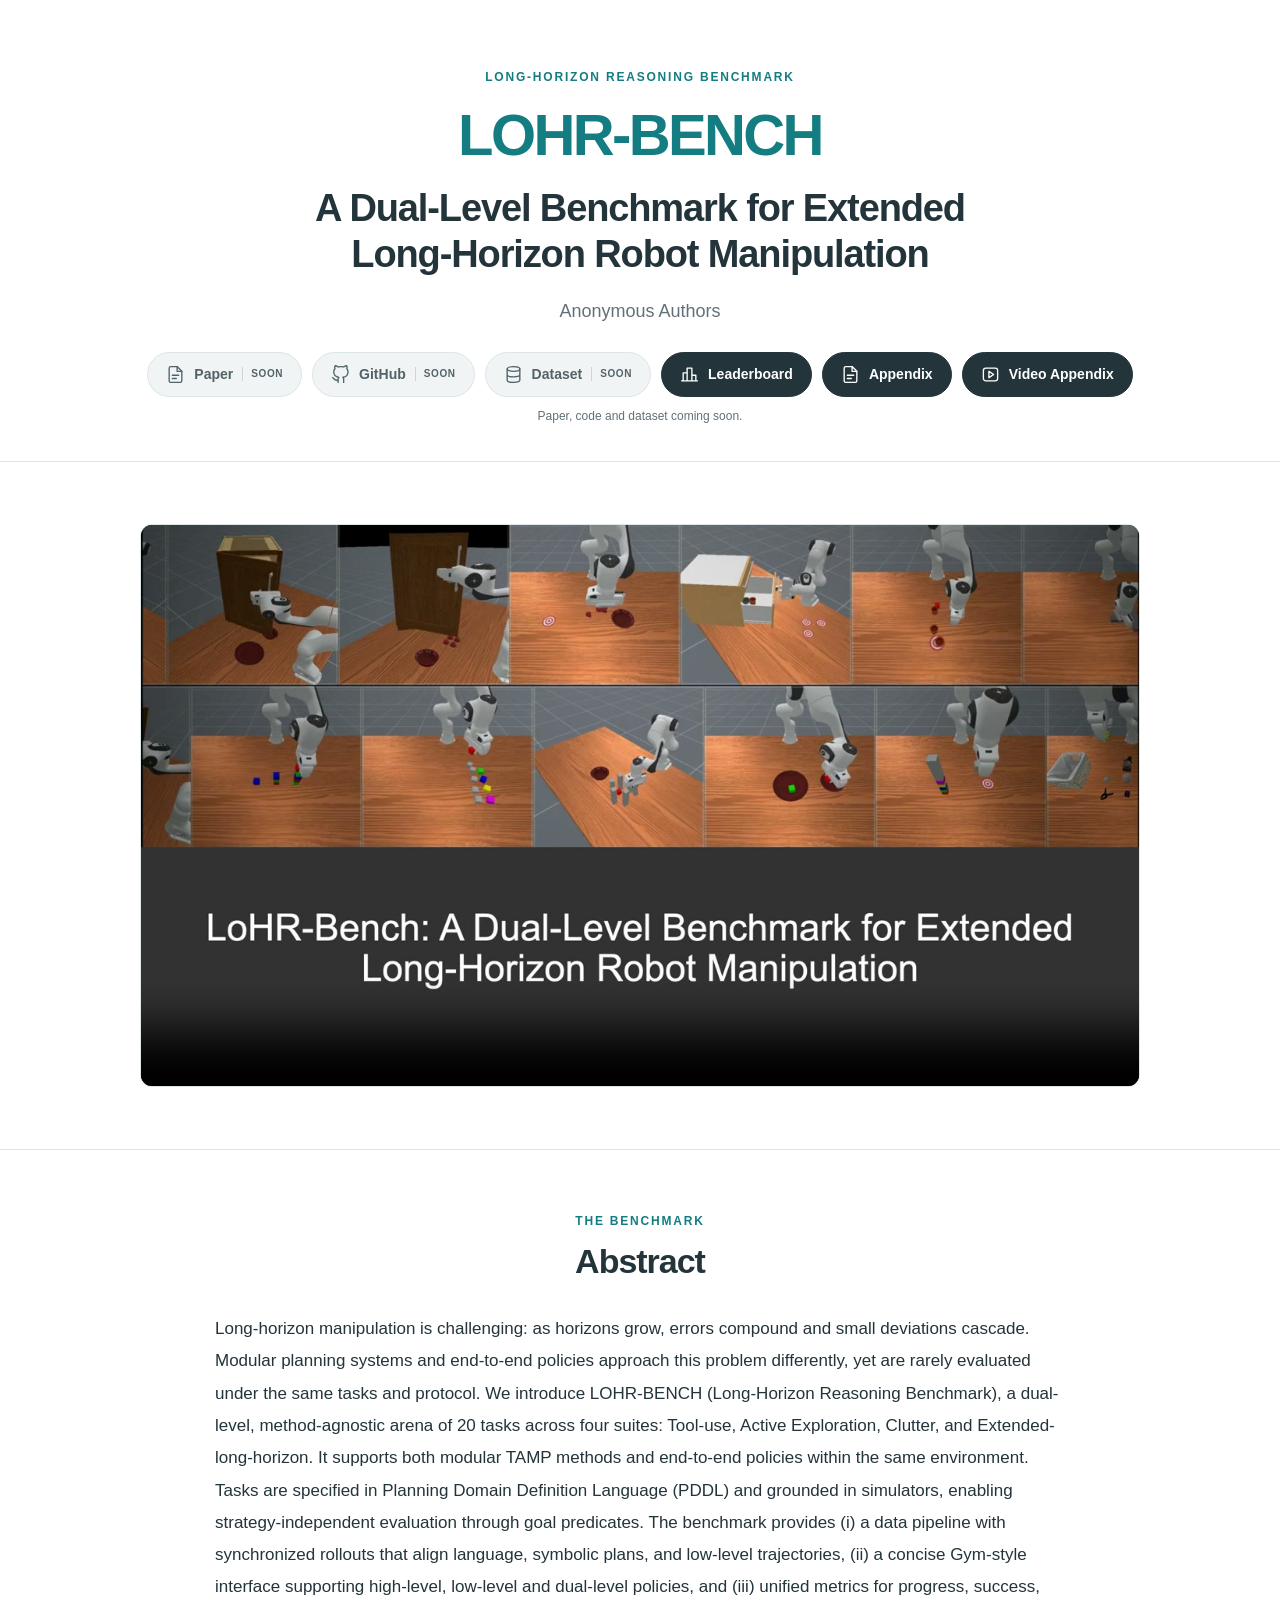
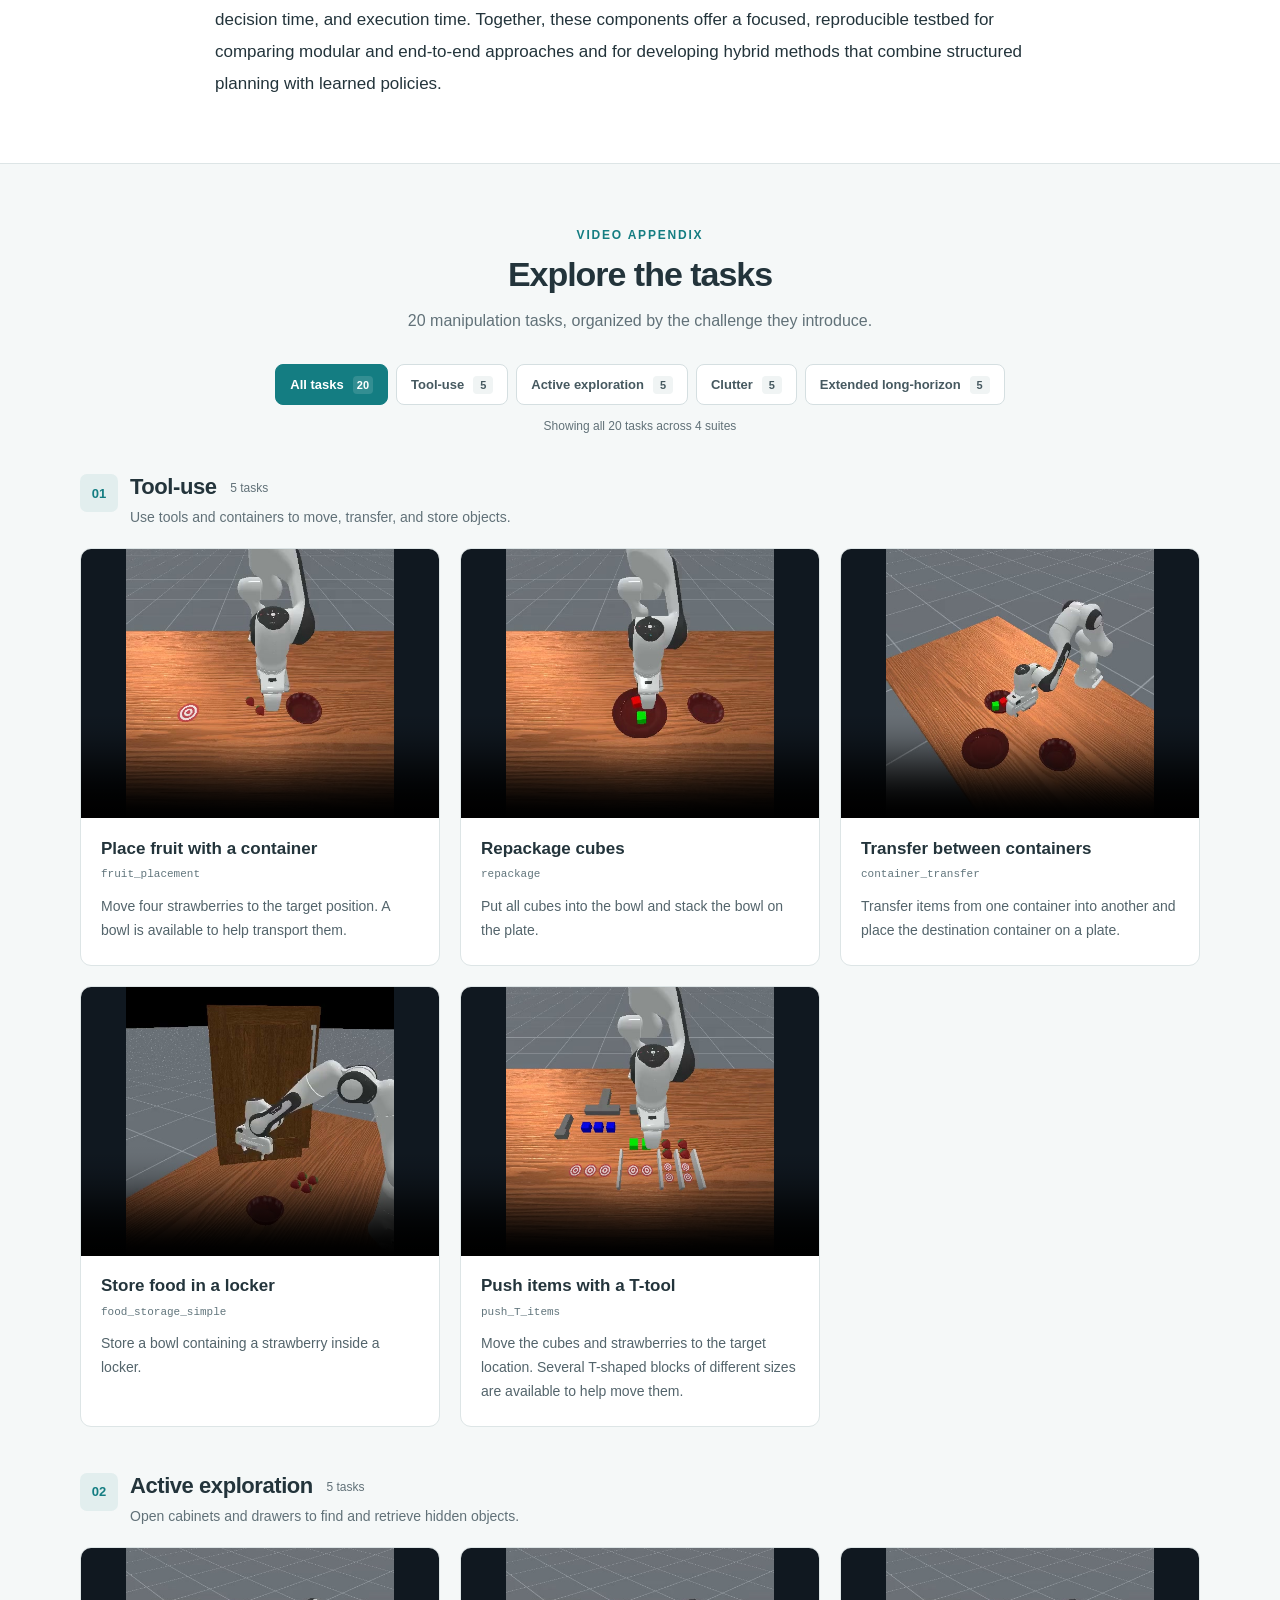
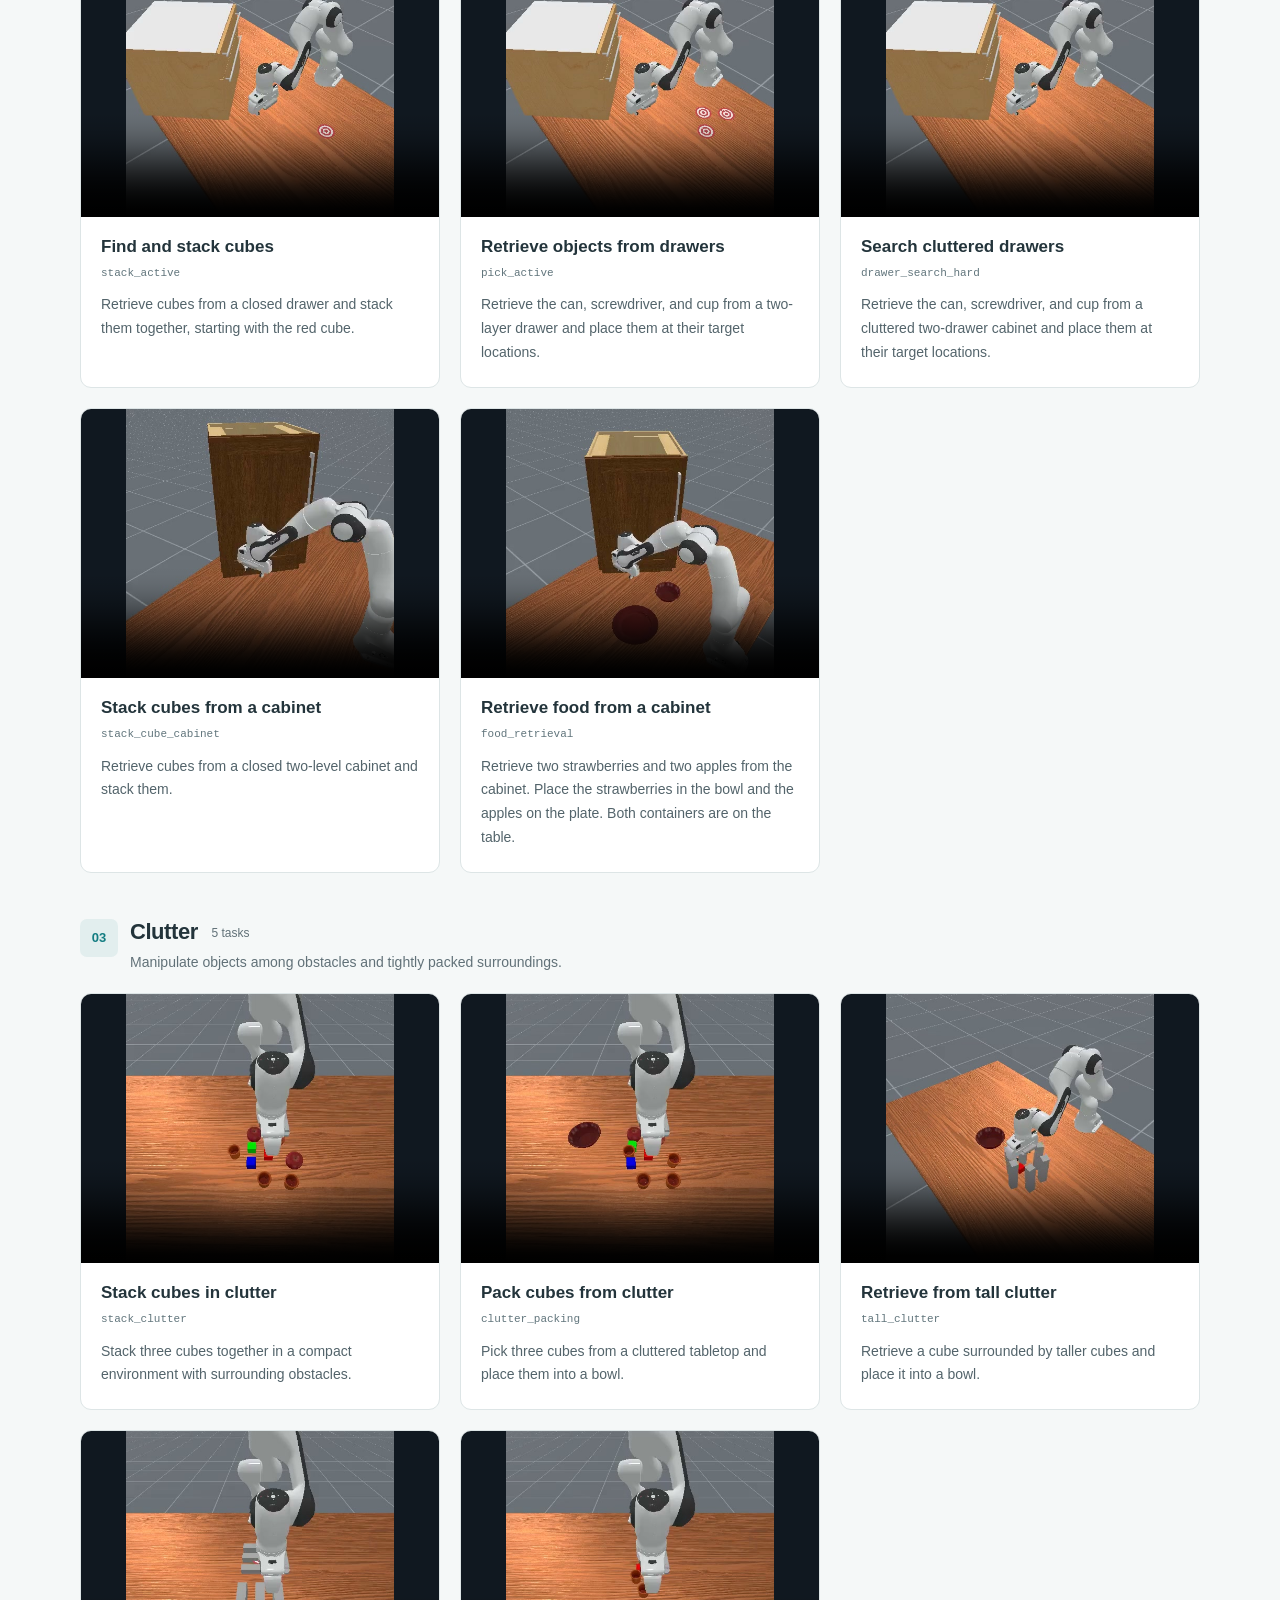
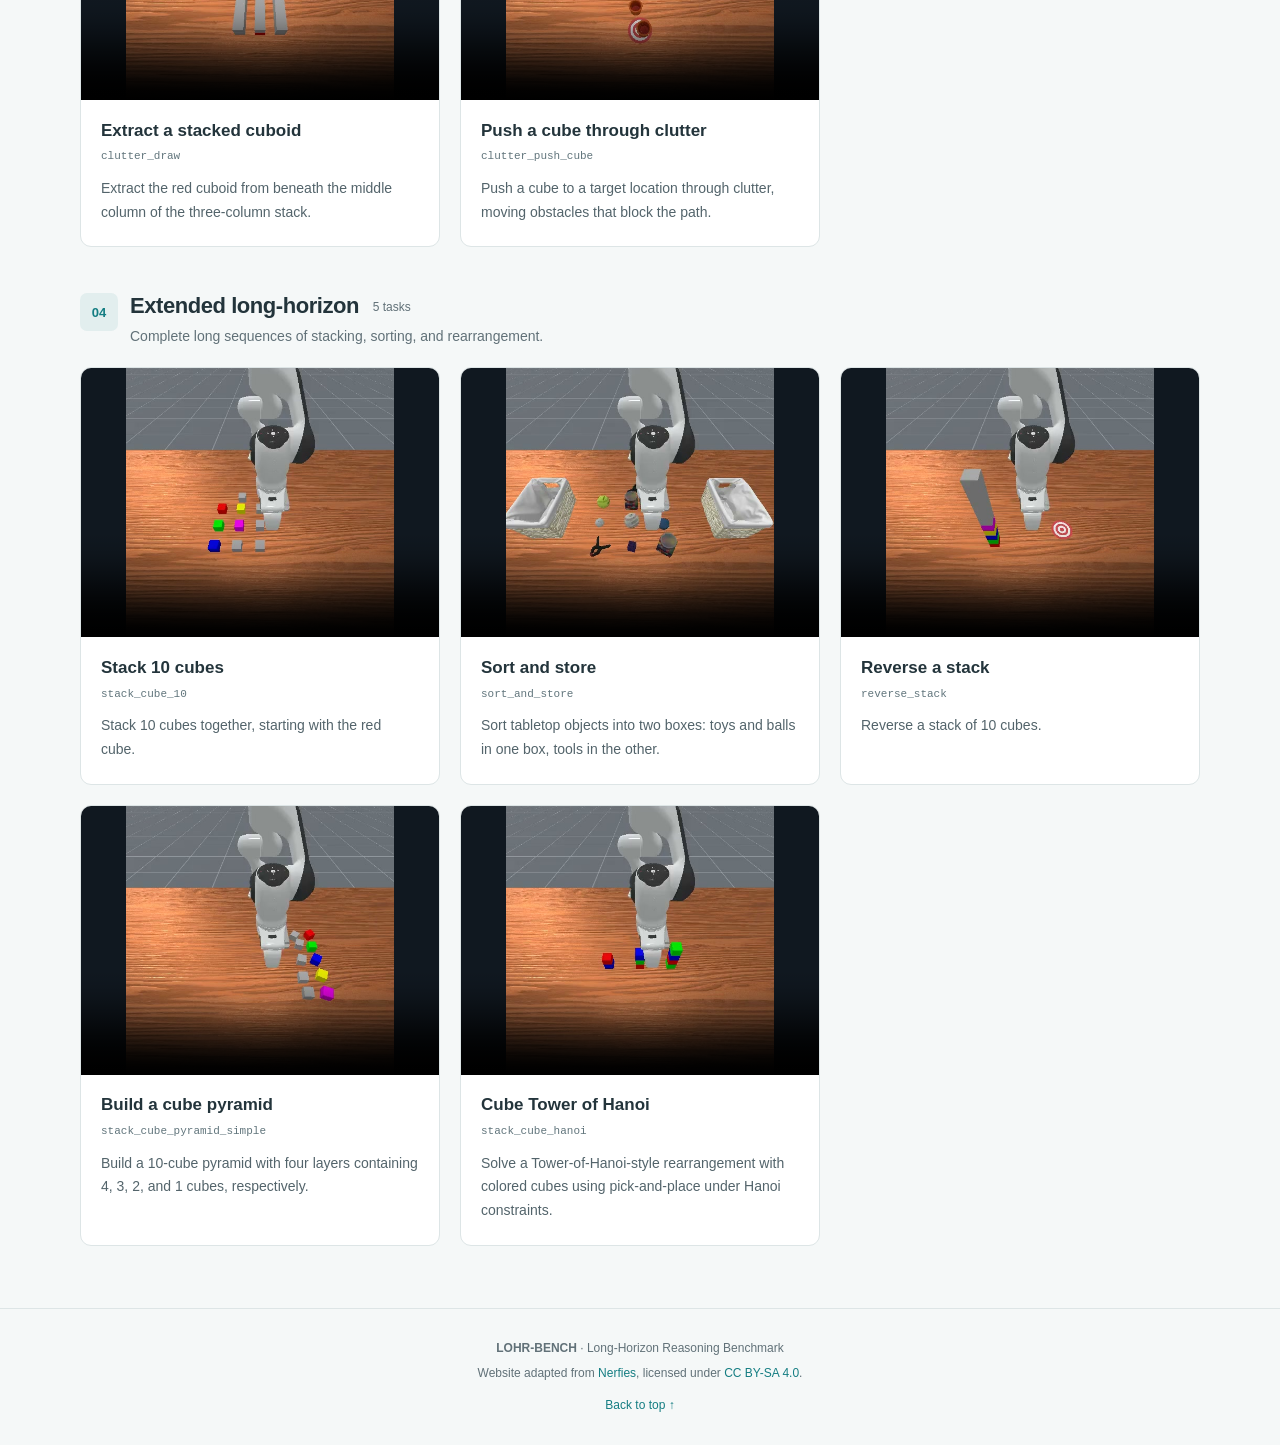
==== commit 474b79c4: "Publish project page" ====
--- a/index.html
+++ b/index.html
@@ -17,48 +17,37 @@
     <p class="eyebrow">Long-Horizon Reasoning Benchmark</p>
     <h1><span class="benchmark-name">LOHR-BENCH</span><span class="publication-title">A Dual-Level Benchmark for Extended<br class="desktop-break"> Long-Horizon Robot Manipulation</span></h1>
     <p class="publication-authors">Anonymous Authors</p>
-    <h2>Under Maintenance</h2>
-    <!-- <nav class="publication-links" aria-label="Publication resources">
+    <!-- <h2>Under Maintenance</h2> -->
+    <nav class="publication-links" aria-label="Publication resources">
       <button class="resource-button" type="button" disabled aria-describedby="resource-status"><svg width="19" height="19" viewBox="0 0 24 24" fill="none" stroke="currentColor" stroke-width="1.7" stroke-linecap="round" stroke-linejoin="round" aria-hidden="true"><path d="M14 2H6a2 2 0 0 0-2 2v16a2 2 0 0 0 2 2h12a2 2 0 0 0 2-2V8Z"/><path d="M14 2v6h6M8 13h8M8 17h5"/></svg><span>Paper</span><span class="coming-soon">Soon</span></button>
+      <button class="resource-button" type="button" disabled aria-describedby="resource-status"><svg width="19" height="19" viewBox="0 0 24 24" fill="none" stroke="currentColor" stroke-width="1.7" stroke-linecap="round" stroke-linejoin="round" aria-hidden="true"><path d="M9 19c-5 1.5-5-2.5-7-3m14 6v-3.87a3.37 3.37 0 0 0-.94-2.61c3.14-.35 6.44-1.54 6.44-7A5.44 5.44 0 0 0 20 4.77 5.07 5.07 0 0 0 19.91 1S18.73.65 16 2.48a13.38 13.38 0 0 0-7 0C6.27.65 5.09 1 5.09 1A5.07 5.07 0 0 0 5 4.77a5.44 5.44 0 0 0-1.5 3.78c0 5.42 3.3 6.61 6.44 7A3.37 3.37 0 0 0 9 18.13V22"/></svg><span>GitHub</span><span class="coming-soon">Soon</span></button>
       <button class="resource-button" type="button" disabled aria-describedby="resource-status"><svg width="19" height="19" viewBox="0 0 24 24" fill="none" stroke="currentColor" stroke-width="1.7" stroke-linecap="round" stroke-linejoin="round" aria-hidden="true"><ellipse cx="12" cy="5" rx="8" ry="3"/><path d="M4 5v14c0 4 16 4 16 0V5M4 12c0 4 16 4 16 0"/></svg><span>Dataset</span><span class="coming-soon">Soon</span></button>
       <a class="resource-button" href="./leaderboard.html"><svg width="19" height="19" viewBox="0 0 24 24" fill="none" stroke="currentColor" stroke-width="1.7" stroke-linecap="round" stroke-linejoin="round" aria-hidden="true"><path d="M4 20V10h5v10M9 20V4h6v16M15 20v-7h5v7M2 20h20"/></svg><span>Leaderboard</span></a>
       <a class="resource-button" href="./static/pdf/LoHR_Supplementary.pdf" target="_blank" rel="noopener" aria-label="Appendix PDF (opens in a new tab)"><svg width="19" height="19" viewBox="0 0 24 24" fill="none" stroke="currentColor" stroke-width="1.7" stroke-linecap="round" stroke-linejoin="round" aria-hidden="true"><path d="M14 2H6a2 2 0 0 0-2 2v16a2 2 0 0 0 2 2h12a2 2 0 0 0 2-2V8Z"/><path d="M14 2v6h6M8 13h8M8 17h5"/></svg><span>Appendix</span></a>
       <a class="resource-button" href="#video-appendix"><svg width="19" height="19" viewBox="0 0 24 24" fill="none" stroke="currentColor" stroke-width="1.7" stroke-linecap="round" stroke-linejoin="round" aria-hidden="true"><rect x="3" y="4" width="18" height="16" rx="3"/><path d="m10 8 6 4-6 4Z"/></svg><span>Video Appendix</span></a>
-    </nav> -->
-    <!-- <p class="resource-status" id="resource-status">Paper and dataset coming soon.</p> -->
+    </nav>
+    <p class="resource-status" id="resource-status">Paper, code and dataset coming soon.</p>
   </div>
 </header>
-<!-- <main id="main">
-  <section class="overview container" aria-label="Four benchmark suites">
-    <div class="overview-grid"><figure class="suite-preview">
-        <video class="overview-video" controls muted loop playsinline preload="metadata" aria-label="Place fruit with a container demonstration" poster="./static/images/task-previews/fruit_placement.jpg">
-          <source src="./static/videos/fruit_placement.mp4" type="video/mp4">
+<main id="main">
+  
+
+  <section class="section demo-section" id="demo" aria-labelledby="demo-heading">
+    <div class="container">
+      <figure class="demo-video">
+        <video controls playsinline preload="metadata" poster="./static/images/demo-poster.jpg" aria-label="LOHR-BENCH demo video">
+          <source src="./static/videos/demo.mp4" type="video/mp4">
+          Your browser does not support embedded video. <a href="./static/videos/demo.mp4">Download the demo video</a>.
         </video>
-        <figcaption><span class="suite-number">01</span>Tool-use</figcaption>
-      </figure><figure class="suite-preview">
-        <video class="overview-video" controls muted loop playsinline preload="metadata" aria-label="Find and stack cubes demonstration" poster="./static/images/task-previews/stack_active.jpg">
-          <source src="./static/videos/stack_active.mp4" type="video/mp4">
-        </video>
-        <figcaption><span class="suite-number">02</span>Active exploration</figcaption>
-      </figure><figure class="suite-preview">
-        <video class="overview-video" controls muted loop playsinline preload="metadata" aria-label="Stack cubes in clutter demonstration" poster="./static/images/task-previews/stack_clutter.jpg">
-          <source src="./static/videos/stack_clutter.mp4" type="video/mp4">
-        </video>
-        <figcaption><span class="suite-number">03</span>Clutter</figcaption>
-      </figure><figure class="suite-preview">
-        <video class="overview-video" controls muted loop playsinline preload="metadata" aria-label="Stack 10 cubes demonstration" poster="./static/images/task-previews/stack_10_cube.jpg">
-          <source src="./static/videos/stack_10_cube.mp4" type="video/mp4">
-        </video>
-        <figcaption><span class="suite-number">04</span>Extended long-horizon</figcaption>
-      </figure></div>
-    <div class="overview-caption"><p><strong>20 tasks. Four suites. One shared evaluation protocol.</strong><br>Connecting high-level task reasoning with low-level motion execution.</p><button class="preview-toggle" type="button" hidden>Pause previews</button></div>
+      </figure>
+    </div>
   </section>
 
   <section class="section abstract-section" id="abstract" aria-labelledby="abstract-heading">
     <div class="container">
       <div class="section-heading"><p class="eyebrow">The benchmark</p><h2 id="abstract-heading">Abstract</h2></div>
-      <p class="abstract-text">Long-horizon manipulation is challenging: as horizons grow, errors compound and small deviations cascade. Modular planning systems and end-to-end policies approach this problem differently, yet are rarely evaluated under the same tasks and protocol. We introduce LOHR-BENCH (Long-Horizon Reasoning Benchmark), a dual-level, method-agnostic arena of 20 tasks across four suites: tool-use, active exploration, clutter, and extended–long–horizon. It supports both modular TAMP methods and end-to-end policies within the same environment. Tasks are specified in Planning Domain Definition Language (PDDL) and grounded in simulators, enabling strategy-independent evaluation through goal predicates. The benchmark provides (i) a data pipeline with synchronized rollouts that align language, symbolic plans, and low-level trajectories. (ii) a concise Gym-style interface supports high-level, low-level and dual-level policies, and (iii) unified metrics for progress, success, decision time, and execution time. Together, these components offer a focused, reproducible testbed for comparing modular and end-to-end approaches and for developing hybrid methods that combine structured planning with learned policies.</p>
-      <figure class="benchmark-overview"><img src="./static/images/teaser.png" width="2304" height="1176" loading="lazy" alt="LOHR-BENCH overview: PDDL task design across four suites, synchronized language and trajectory datasets, high-level and low-level policy interfaces, and unified evaluation metrics."><figcaption>A shared environment for modular planning, end-to-end policies, and hybrid methods.</figcaption></figure>
+      <p class="abstract-text">Long-horizon manipulation is challenging: as horizons grow, errors compound and small deviations cascade. Modular planning systems and end-to-end policies approach this problem differently, yet are rarely evaluated under the same tasks and protocol. We introduce LOHR-BENCH (Long-Horizon Reasoning Benchmark), a dual-level, method-agnostic arena of 20 tasks across four suites: Tool-use, Active Exploration, Clutter, and Extended-long-horizon. It supports both modular TAMP methods and end-to-end policies within the same environment. Tasks are specified in Planning Domain Definition Language (PDDL) and grounded in simulators, enabling strategy-independent evaluation through goal predicates. The benchmark provides (i) a data pipeline with synchronized rollouts that align language, symbolic plans, and low-level trajectories, (ii) a concise Gym-style interface supporting high-level, low-level and dual-level policies, and (iii) unified metrics for progress, success, decision time, and execution time. Together, these components offer a focused, reproducible testbed for comparing modular and end-to-end approaches and for developing hybrid methods that combine structured planning with learned policies.</p>
+      <!-- <figure class="benchmark-overview"><img src="./static/images/teaser.png" width="2304" height="1176" loading="lazy" alt="LOHR-BENCH overview: PDDL task design across four suites, synchronized language and trajectory datasets, high-level and low-level policy interfaces, and unified evaluation metrics."><figcaption>A shared environment for modular planning, end-to-end policies, and hybrid methods.</figcaption></figure> -->
     </div>
   </section>
 
@@ -67,11 +56,11 @@
       <div class="section-heading"><p class="eyebrow">Video appendix</p><h2 id="tasks-heading">Explore the tasks</h2><p>20 manipulation tasks, organized by the challenge they introduce.</p></div>
       <div class="task-toolbar" hidden>
         <div class="suite-filters" role="group" aria-label="Filter tasks by suite"><button class="suite-filter is-active" type="button" data-filter="all" aria-pressed="true" aria-controls="task-suites">All tasks <span>20</span></button>
-<button class="suite-filter" type="button" data-filter="tool-use" aria-pressed="false" aria-controls="task-suites">Tool-use <span>5</span></button>
-<button class="suite-filter" type="button" data-filter="active-exploration" aria-pressed="false" aria-controls="task-suites">Active exploration <span>4</span></button>
-<button class="suite-filter" type="button" data-filter="clutter" aria-pressed="false" aria-controls="task-suites">Clutter <span>5</span></button>
-<button class="suite-filter" type="button" data-filter="extended-long-horizon" aria-pressed="false" aria-controls="task-suites">Extended long-horizon <span>6</span></button>
-</div>
+          <button class="suite-filter" type="button" data-filter="tool-use" aria-pressed="false" aria-controls="task-suites">Tool-use <span>5</span></button>
+          <button class="suite-filter" type="button" data-filter="active-exploration" aria-pressed="false" aria-controls="task-suites">Active exploration <span>5</span></button>
+          <button class="suite-filter" type="button" data-filter="clutter" aria-pressed="false" aria-controls="task-suites">Clutter <span>5</span></button>
+          <button class="suite-filter" type="button" data-filter="extended-long-horizon" aria-pressed="false" aria-controls="task-suites">Extended long-horizon <span>5</span></button>
+        </div>
         <p class="filter-status" role="status" aria-live="polite">Showing all 20 tasks across 4 suites</p>
       </div>
       <div id="task-suites"><section class="task-suite" data-suite="tool-use" aria-labelledby="suite-tool-use">
@@ -87,7 +76,7 @@
             <div class="task-card-body">
               <h4>Place fruit with a container</h4>
               <code class="task-id">fruit_placement</code>
-              <p>Place four strawberries into the target position using a container.</p>
+              <p>Move four strawberries to the target position. A bowl is available to help transport them.</p>
             </div>
           </article><article class="task-card" id="task-repackage">
             <video controls muted loop playsinline preload="none" aria-label="Repackage cubes demonstration" poster="./static/images/task-previews/repackage.jpg">
@@ -107,7 +96,7 @@
             <div class="task-card-body">
               <h4>Transfer between containers</h4>
               <code class="task-id">container_transfer</code>
-              <p>Pour items from one container into another, then place the filled container on a plate.</p>
+              <p>Transfer items from one container into another and place the destination container on a plate.</p>
             </div>
           </article><article class="task-card" id="task-food_storage_simple">
             <video controls muted loop playsinline preload="none" aria-label="Store food in a locker demonstration" poster="./static/images/task-previews/food_storage_simple.jpg">
@@ -117,23 +106,23 @@
             <div class="task-card-body">
               <h4>Store food in a locker</h4>
               <code class="task-id">food_storage_simple</code>
-              <p>Place a strawberry into a bowl, then store the bowl inside a locker.</p>
-            </div>
-          </article><article class="task-card" id="task-push_T_fruit">
-            <video controls muted loop playsinline preload="none" aria-label="Push fruit with a T-tool demonstration" poster="./static/images/task-previews/push_T_fruit.jpg">
-              <source src="./static/videos/push_T_fruit.mp4" type="video/mp4">
-              Your browser does not support embedded video. <a href="./static/videos/push_T_fruit.mp4">Download this demonstration</a>.
-            </video>
-            <div class="task-card-body">
-              <h4>Push fruit with a T-tool</h4>
-              <code class="task-id">push_T_fruit</code>
-              <p>Use a T-shaped tool to push multiple strawberries to a target location.</p>
+              <p>Store a bowl containing a strawberry inside a locker.</p>
+            </div>
+          </article><article class="task-card" id="task-push_T_items">
+            <video controls muted loop playsinline preload="none" aria-label="Push items with T-tools in different size demonstration" poster="./static/images/task-previews/push_T_items.jpg">
+              <source src="./static/videos/push_T_items.mp4" type="video/mp4">
+              Your browser does not support embedded video. <a href="./static/videos/push_T_items.mp4">Download this demonstration</a>.
+            </video>
+            <div class="task-card-body">
+              <h4>Push items with a T-tool</h4>
+              <code class="task-id">push_T_items</code>
+              <p>Move the cubes and strawberries to the target location. Several T-shaped blocks of different sizes are available to help move them.</p>
             </div>
           </article></div>
       </section><section class="task-suite" data-suite="active-exploration" aria-labelledby="suite-active-exploration">
         <div class="suite-heading">
           <div class="suite-number">02</div>
-          <div><h3 id="suite-active-exploration">Active exploration <span class="task-count">4 tasks</span></h3><p>Open cabinets and drawers to find and retrieve hidden objects.</p></div>
+          <div><h3 id="suite-active-exploration">Active exploration <span class="task-count">5 tasks</span></h3><p>Open cabinets and drawers to find and retrieve hidden objects.</p></div>
         </div>
         <div class="task-grid"><article class="task-card" id="task-stack_cube_active_exploration">
             <video controls muted loop playsinline preload="none" aria-label="Find and stack cubes demonstration" poster="./static/images/task-previews/stack_active.jpg">
@@ -142,8 +131,8 @@
             </video>
             <div class="task-card-body">
               <h4>Find and stack cubes</h4>
-              <code class="task-id">stack_cube_active_exploration</code>
-              <p>Pick up cubes from a closed cabinet and stack them together, starting with the red cube.</p>
+              <code class="task-id">stack_active</code>
+              <p>Retrieve cubes from a closed drawer and stack them together, starting with the red cube.</p>
             </div>
           </article><article class="task-card" id="task-pick_cube_active_exploration">
             <video controls muted loop playsinline preload="none" aria-label="Retrieve objects from drawers demonstration" poster="./static/images/task-previews/pick_activate_exploration.jpg">
@@ -152,8 +141,8 @@
             </video>
             <div class="task-card-body">
               <h4>Retrieve objects from drawers</h4>
-              <code class="task-id">pick_cube_active_exploration</code>
-              <p>Pick up the can, screwdriver, and cup from a two-layer drawer and place them at the target location.</p>
+              <code class="task-id">pick_active</code>
+              <p>Retrieve the can, screwdriver, and cup from a two-layer drawer and place them at their target locations.</p>
             </div>
           </article><article class="task-card" id="task-drawer_search_hard">
             <video controls muted loop playsinline preload="none" aria-label="Search cluttered drawers demonstration" poster="./static/images/task-previews/drawer_search_hard.jpg">
@@ -163,9 +152,10 @@
             <div class="task-card-body">
               <h4>Search cluttered drawers</h4>
               <code class="task-id">drawer_search_hard</code>
-              <p>Pick up the can, screwdriver, and cup from a cluttered two-layer drawer and place them at the target location.</p>
-            </div>
-          </article><article class="task-card" id="task-stack_cube_cabinet">
+              <p>Retrieve the can, screwdriver, and cup from a cluttered two-drawer cabinet and place them at their target locations.</p>
+            </div>
+          </article>
+          <article class="task-card" id="task-stack_cube_cabinet">
             <video controls muted loop playsinline preload="none" aria-label="Stack cubes from a cabinet demonstration" poster="./static/images/task-previews/stack_cube_cabinet.jpg">
               <source src="./static/videos/stack_cube_cabinet.mp4" type="video/mp4">
               Your browser does not support embedded video. <a href="./static/videos/stack_cube_cabinet.mp4">Download this demonstration</a>.
@@ -173,9 +163,21 @@
             <div class="task-card-body">
               <h4>Stack cubes from a cabinet</h4>
               <code class="task-id">stack_cube_cabinet</code>
-              <p>Pick out several cubes from a closed double-layer cabinet and stack them.</p>
-            </div>
-          </article></div>
+              <p>Retrieve cubes from a closed two-level cabinet and stack them.</p>
+            </div>
+          </article>
+          <article class="task-card" id="task-food_retrival">
+            <video controls muted loop playsinline preload="none" aria-label="Retrieve food items and place them in different containers" poster="./static/images/task-previews/food_retrieval.jpg">
+              <source src="./static/videos/food_retrieval.mp4" type="video/mp4">
+              Your browser does not support embedded video. <a href="./static/videos/food_retrieval.mp4">Download this demonstration</a>.
+            </video>
+            <div class="task-card-body">
+              <h4>Retrieve food from a cabinet</h4>
+              <code class="task-id">food_retrieval</code>
+              <p>Retrieve two strawberries and two apples from the cabinet. Place the strawberries in the bowl and the apples on the plate. Both containers are on the table.</p>
+            </div>
+          </article>
+        </div>
       </section><section class="task-suite" data-suite="clutter" aria-labelledby="suite-clutter">
         <div class="suite-heading">
           <div class="suite-number">03</div>
@@ -188,7 +190,7 @@
             </video>
             <div class="task-card-body">
               <h4>Stack cubes in clutter</h4>
-              <code class="task-id">stack_cube_clutter</code>
+              <code class="task-id">stack_clutter</code>
               <p>Stack three cubes together in a compact environment with surrounding obstacles.</p>
             </div>
           </article><article class="task-card" id="task-cluttered_packing">
@@ -198,7 +200,7 @@
             </video>
             <div class="task-card-body">
               <h4>Pack cubes from clutter</h4>
-              <code class="task-id">cluttered_packing</code>
+              <code class="task-id">clutter_packing</code>
               <p>Pick three cubes from a cluttered tabletop and place them into a bowl.</p>
             </div>
           </article><article class="task-card" id="task-tall_clutter">
@@ -219,7 +221,7 @@
             <div class="task-card-body">
               <h4>Extract a stacked cuboid</h4>
               <code class="task-id">clutter_draw</code>
-              <p>Extract the red cuboid located beneath the middle column in a three-column stack.</p>
+              <p>Extract the red cuboid from beneath the middle column of the three-column stack.</p>
             </div>
           </article><article class="task-card" id="task-clutter_push_cube">
             <video controls muted loop playsinline preload="none" aria-label="Push a cube through clutter demonstration" poster="./static/images/task-previews/push_cube_clutter.jpg">
@@ -235,7 +237,7 @@
       </section><section class="task-suite" data-suite="extended-long-horizon" aria-labelledby="suite-extended-long-horizon">
         <div class="suite-heading">
           <div class="suite-number">04</div>
-          <div><h3 id="suite-extended-long-horizon">Extended long-horizon <span class="task-count">6 tasks</span></h3><p>Complete long sequences of stacking, sorting, and rearrangement.</p></div>
+          <div><h3 id="suite-extended-long-horizon">Extended long-horizon <span class="task-count">5 tasks</span></h3><p>Complete long sequences of stacking, sorting, and rearrangement.</p></div>
         </div>
         <div class="task-grid"><article class="task-card" id="task-stack_cube_10">
             <video controls muted loop playsinline preload="none" aria-label="Stack 10 cubes demonstration" poster="./static/images/task-previews/stack_10_cube.jpg">
@@ -247,16 +249,7 @@
               <code class="task-id">stack_cube_10</code>
               <p>Stack 10 cubes together, starting with the red cube.</p>
             </div>
-          </article><article class="task-card" id="task-stack_by_color">
-            <video controls muted loop playsinline preload="none" aria-label="Stack by color demonstration" poster="./static/images/task-previews/stack_by_color.jpg">
-              <source src="./static/videos/stack_by_color.mp4" type="video/mp4">
-              Your browser does not support embedded video. <a href="./static/videos/stack_by_color.mp4">Download this demonstration</a>.
-            </video>
-            <div class="task-card-body">
-              <h4>Stack by color</h4>
-              <code class="task-id">stack_by_color</code>
-              <p>Group cubes by color and stack each color into its own stack.</p>
-            </div>
+          
           </article><article class="task-card" id="task-sort_and_store">
             <video controls muted loop playsinline preload="none" aria-label="Sort and store demonstration" poster="./static/images/task-previews/sort_and_store.jpg">
               <source src="./static/videos/sort_and_store.mp4" type="video/mp4">
@@ -285,7 +278,7 @@
             <div class="task-card-body">
               <h4>Build a cube pyramid</h4>
               <code class="task-id">stack_cube_pyramid_simple</code>
-              <p>Build a 10-cube pyramid with layers 4–3–2–1.</p>
+              <p>Build a 10-cube pyramid with four layers containing 4, 3, 2, and 1 cubes, respectively.</p>
             </div>
           </article><article class="task-card" id="task-stack_cube_hanoi">
             <video controls muted loop playsinline preload="none" aria-label="Cube Tower of Hanoi demonstration" poster="./static/images/task-previews/stack_cube_hanoi.jpg">
@@ -305,6 +298,6 @@
 </main>
 <footer class="footer">
   <div class="container footer-content"><p><strong>LOHR-BENCH</strong> · Long-Horizon Reasoning Benchmark</p><p>Website adapted from <a href="https://nerfies.github.io/">Nerfies</a>, licensed under <a rel="license" href="https://creativecommons.org/licenses/by-sa/4.0/">CC BY-SA 4.0</a>.</p><a href="#top">Back to top ↑</a></div>
-</footer> -->
+</footer>
 </body>
 </html> 
--- a/static/css/index.css
+++ b/static/css/index.css
@@ -50,6 +50,8 @@
 .section-heading { text-align: center; margin-bottom: 30px; }
 h2 { font-size: clamp(28px, 3vw, 34px); letter-spacing: -.03em; line-height: 1.3; margin-top: 7px; }
 .section-heading > p:last-child:not(.eyebrow) { margin-top: 11px; color: var(--muted); }
+.demo-video { max-width: 1000px; margin: 0 auto; overflow: hidden; border: 1px solid var(--line); border-radius: 12px; background: #101820; }
+.demo-video video { width: 100%; aspect-ratio: 16 / 9; object-fit: contain; background: #101820; }
 .abstract-text { max-width: 850px; margin: 0 auto; font-size: 17px; line-height: 1.9; }
 .benchmark-overview { margin: 35px auto 0; max-width: 1000px; }
 .benchmark-overview img { width: 100%; height: auto; }
